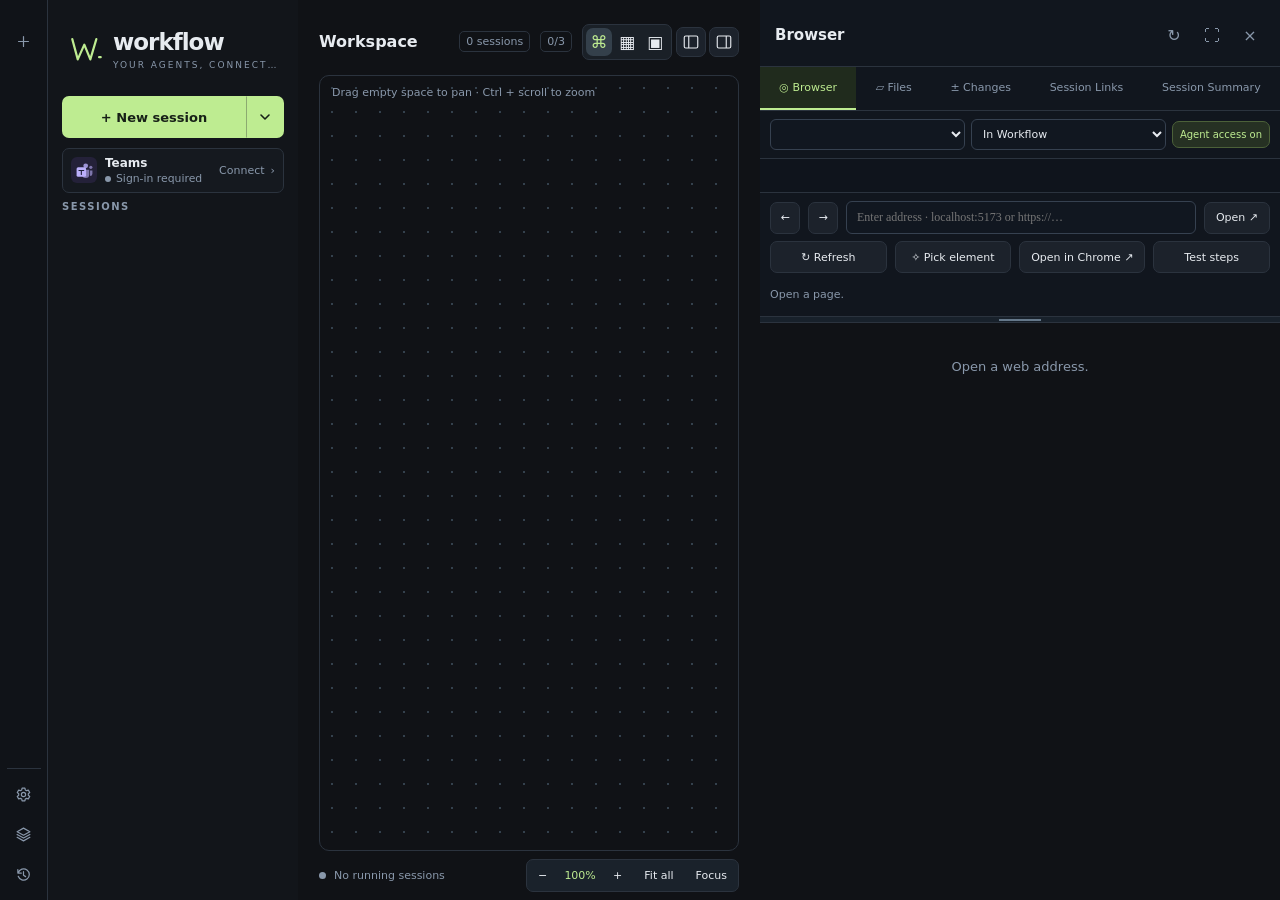
==== ui/index.html @ 14470f16 "Show and answer provider prompts in Chat" ====
<!doctype html>
<html lang="tr">
  <head>
    <meta charset="utf-8" />
    <meta name="viewport" content="width=device-width,initial-scale=1" />
    <title>Workflow</title>
    <link rel="stylesheet" href="style.css" />
  </head>
  <body>
    <div id="layout">
      <nav class="project-rail" aria-label="Projeler">
        <div id="project-switcher"></div>
        <button class="icon quiet" id="add-project" type="button" title="Proje ekle" aria-label="Proje ekle" aria-haspopup="dialog">
          <svg viewBox="0 0 24 24" aria-hidden="true"><path d="M12 5v14M5 12h14"/></svg>
        </button>
        <div class="rail-tools" role="group" aria-label="Uygulama araçları">
          <button class="icon quiet" id="app-settings" type="button" title="Ayarlar" aria-label="Ayarlar" aria-haspopup="dialog">
            <svg viewBox="0 0 24 24" aria-hidden="true">
              <path d="M10 3h4l.5 2.6 1.8 1 2.5-.8 2 3.4-2 1.7v2.2l2 1.7-2 3.4-2.5-.8-1.8 1L14 21h-4l-.5-2.6-1.8-1-2.5.8-2-3.4 2-1.7v-2.2l-2-1.7 2-3.4 2.5.8 1.8-1Z"/>
              <circle cx="12" cy="12" r="3"/>
            </svg>
          </button>
          <button class="icon quiet" id="addons" type="button" title="Eklentiler" aria-label="Eklentiler" aria-haspopup="dialog">
            <svg viewBox="0 0 24 24" aria-hidden="true"><path d="M12 3 21 8l-9 5-9-5 9-5Zm-9 9 9 5 9-5M3 16l9 5 9-5"/></svg>
          </button>
          <button class="icon quiet" id="archive" type="button" title="Geçmiş oturumlar" aria-label="Geçmiş oturumlar" aria-haspopup="dialog">
            <svg viewBox="0 0 24 24" aria-hidden="true">
              <path d="M4 5v5h5M4.6 9.5a8 8 0 1 1 0 5"/>
              <path d="M12 8v5l3 2"/>
            </svg>
          </button>
        </div>
      </nav>
      <aside class="sidebar">
        <div class="brand">
          <svg viewBox="0 0 64 70" aria-hidden="true">
            <path
              d="M6 17 16 54 28 27 39 54 50 17M55 50h3"
              stroke-linecap="round"
              stroke-linejoin="round"
            />
          </svg>
          <span>
            <strong>workflow</strong><small>YOUR AGENTS, CONNECTED</small>
          </span>
        </div>
        <div class="sidebar-actions" role="group" aria-label="Oturum oluşturma">
          <button class="primary" id="new-session" type="button">+ Yeni oturum</button>
          <button
            class="primary icon"
            id="session-templates"
            type="button"
            title="Şablondan başlat"
            aria-label="Şablondan başlat"
            popovertarget="session-template-menu"
          >
            <svg viewBox="0 0 16 16" aria-hidden="true"><path d="m4 6 4 4 4-4" /></svg>
          </button>
          <div id="session-template-menu" popover role="group" aria-label="İş akışı şablonları">
            <div id="session-template-items"></div>
            <button id="manage-session-templates" type="button">Şablonları yönet</button>
          </div>
        </div>
        <div class="teams-control" data-state="disconnected">
          <span class="teams-icon" aria-hidden="true">
            <svg viewBox="0 0 24 24">
              <circle cx="13.5" cy="6" r="3" fill="currentColor" opacity=".8"/>
              <circle cx="20" cy="8" r="2" fill="currentColor" opacity=".6"/>
              <path d="M9 11h9v6a4.5 4.5 0 0 1-9 0zm10 1h3v4a3 3 0 0 1-3 3z" fill="currentColor" opacity=".6"/>
              <rect x="2" y="8" width="12" height="12" rx="2" fill="currentColor"/>
              <path d="M5 12h6m-3 0v5" fill="none" stroke="#20213a" stroke-width="1.4" stroke-linecap="round"/>
            </svg>
          </span>
          <span class="teams-info">
            <strong>Teams</strong>
            <span class="teams-status">
              <i class="dot" aria-hidden="true"></i>
              <small id="teams-state" aria-live="polite">Giriş gerekli</small>
            </span>
          </span>
          <button id="teams" type="button" aria-label="Teams’e bağlan">
            <span id="teams-action">Bağlan</span><span aria-hidden="true">›</span>
          </button>
          <button class="icon" id="teams-edit" type="button" title="Teams hedefini düzenle" aria-label="Teams hedefini düzenle" aria-haspopup="dialog" hidden>
            <svg viewBox="0 0 24 24" aria-hidden="true" fill="none" stroke="currentColor" stroke-width="1.7" stroke-linecap="round" stroke-linejoin="round">
              <path d="m15 5 4 4M4 20l1-5L16 4a2.8 2.8 0 0 1 4 4L9 19l-5 1Z"/>
            </svg>
          </button>
        </div>
        <div class="session-list-heading">
          <h2 id="session-list-title" class="grow">Oturumlar</h2>
          <button class="icon quiet" id="add-session-folder" type="button" title="Oturum klasörü ekle" aria-label="Oturum klasörü ekle" aria-haspopup="dialog" hidden>
            <svg viewBox="0 0 24 24" aria-hidden="true">
              <path d="M3 7V5h7l2 3h9v10H3V7m9 4v5m-2.5-2.5h5" />
            </svg>
          </button>
          <button class="icon quiet project-rules" id="project-rules" type="button" title="Proje talimatları" aria-label="Proje talimatları" aria-haspopup="dialog" hidden></button>
          <button class="icon quiet" id="remove-project" type="button" title="Projeyi kaldır" aria-label="Projeyi kaldır" aria-haspopup="dialog" hidden>×</button>
        </div>
        <div class="session-list" id="project-sessions" role="group" aria-labelledby="session-list-title"></div>
      </aside>
      <div
        class="v-resizer"
        id="left-resizer"
        role="separator"
        aria-label="Sol panel genişliği"
        tabindex="0"
      ></div>
      <main class="main">
        <div class="main-header">
          <h1 id="project-title">Çalışma alanı</h1>
          <span class="badge" id="session-count">0 oturum</span>
          <div class="grow"></div>
          <button
            class="quiet"
            id="show-providers"
            title="Sağlayıcıları göster/gizle"
            aria-label="Sağlayıcılar"
            aria-controls="providers-section"
            aria-expanded="false"
          >
            <span>Sağlayıcılar</span><span class="badge" id="provider-count">0/3</span>
          </button>
          <div class="view-switch">
            <button id="view-map" class="selected" title="Çalışma haritası">
              ⌘</button
            ><button id="view-grid" title="Yan yana">▦</button
            ><button id="view-focus" title="Odaklan">▣</button>
          </div>
          <div class="panel-toggles">
            <button id="toggle-left" class="icon" title="Sol panel">
              <svg viewBox="0 0 24 24">
                <rect x="3" y="4" width="18" height="16" rx="2" />
                <path d="M9 4v16" />
              </svg></button
            ><button id="toggle-right" class="icon" title="Sağ panel">
              <svg viewBox="0 0 24 24">
                <rect x="3" y="4" width="18" height="16" rx="2" />
                <path d="M15 4v16" />
              </svg>
            </button>
          </div>
        </div>
        <section id="providers-section" aria-label="Sağlayıcılar" hidden>
          <div class="provider-toolbar">
            <button id="refresh" class="quiet" type="button">Çalışma alanını yenile</button>
          </div>
          <div id="provider-cards"></div>
        </section>
        <div id="session-tabbar" hidden>
          <div id="session-tabs" role="tablist" aria-label="Klasördeki oturumlar"></div>
          <div id="session-view-switch" role="group" aria-label="Oturum görünümü" hidden>
            <button id="session-terminal-view" type="button" aria-label="Terminal" title="Terminal" aria-controls="world" aria-pressed="true">
              <span class="session-terminal-icon" aria-hidden="true">&gt;_</span>
            </button>
            <button id="session-chat-view" type="button" aria-label="Sohbet" title="Sohbet" aria-controls="chat-view" aria-pressed="false">
              <span class="session-chat-icon" aria-hidden="true"></span>
            </button>
          </div>
        </div>
        <div id="viewport">
          <div class="canvas-hint">
            Boş alandan sürükle · Ctrl + tekerlek ile yakınlaştır
          </div>
          <div id="world">
            <svg id="edges" aria-hidden="true">
              <defs>
                <marker
                  id="arrow"
                  class="edge-arrow"
                  markerWidth="7"
                  markerHeight="7"
                  refX="6"
                  refY="3.5"
                  orient="auto"
                >
                  <path d="M0 0 7 3.5 0 7Z" />
                </marker>
                <marker
                  id="arrow-reapproval"
                  class="edge-arrow edge-reapproval"
                  markerWidth="7"
                  markerHeight="7"
                  refX="6"
                  refY="3.5"
                  orient="auto"
                >
                  <path d="M0 0 7 3.5 0 7Z" />
                </marker>
              </defs>
              <g id="edge-lines"></g>
            </svg>
            <div id="cards"></div>
            <div id="edge-labels"></div>
          </div>
          <div id="empty" class="empty" hidden>
            <h2>Bir sonraki işine yer aç.</h2>
            <p>Proje ekle, bir sağlayıcı seç ve ilk oturumunu başlat.</p>
          </div>
          <section id="chat-view" aria-label="Sohbet" hidden>
            <div id="chat-scroll">
              <div id="chat-empty" class="help" hidden></div>
              <div id="chat-turns"></div>
            </div>
            <form id="chat-composer">
              <section id="chat-terminal-prompt" aria-labelledby="chat-terminal-prompt-title" hidden>
                <div class="chat-terminal-header">
                  <strong id="chat-terminal-prompt-title" role="status"></strong>
                  <button id="chat-answer-terminal" type="button">Terminalde yanıtla</button>
                </div>
                <pre id="chat-terminal-prompt-text" tabindex="0"></pre>
                <div id="chat-terminal-choices" class="chat-choices" hidden></div>
              </section>
              <textarea id="chat-input" aria-label="Sohbet mesajı" placeholder="Bu oturuma mesaj yaz…" rows="2" maxlength="16000"></textarea>
              <div id="chat-images" hidden></div>
              <div class="chat-compose-actions">
                <div class="chat-model-controls">
                  <button id="chat-attach-image" type="button" class="quiet" title="Dosya ekle…" aria-label="Dosya ekle…">+</button>
                  <select id="chat-approval" aria-label="Onay seviyesi" title="Onay seviyesi"></select>
                  <button id="chat-model" type="button" class="chat-picker-button" title="Model seç" aria-label="Model seç" aria-haspopup="true" aria-controls="chat-model-menu" aria-expanded="false"><span>Model seç</span></button>
                  <button id="chat-effort" type="button" class="chat-picker-button" title="Düşünme seviyesi" aria-label="Düşünme seviyesi" aria-haspopup="true" aria-controls="chat-model-menu" aria-expanded="false"><span>Düşünme seviyesi</span></button>
                </div>
                <button id="chat-bind" type="button" hidden>Konuşmayı seç</button>
                <button id="chat-start" type="button" hidden>Terminali başlat</button>
                <button id="chat-send" type="submit" class="primary">Gönder</button>
              </div>
              <span id="chat-status" role="status"></span>
              <div id="chat-terminal-peek" hidden>
                <button id="chat-show-terminal-output" type="button" class="quiet" aria-expanded="false" aria-controls="chat-terminal-output"></button>
                <pre id="chat-terminal-output" tabindex="0" hidden></pre>
              </div>
              <div id="chat-model-menu" popover role="group"></div>
            </form>
          </section>
        </div>
        <footer class="footer">
          <span class="row" id="running-status"
            ><i class="dot"></i><span>Çalışan oturum yok</span></span
          >
          <div class="map-tools">
            <button id="zoom-out" title="Uzaklaştır">−</button
            ><span id="zoom">100%</span
            ><button id="zoom-in" title="Yakınlaştır">+</button
            ><button id="fit">Tümünü göster</button
            ><button id="focus-card">Odaklan</button>
          </div>
        </footer>
      </main>
      <div
        class="v-resizer"
        id="right-resizer"
        role="separator"
        aria-label="Sağ panel genişliği"
        tabindex="0"
      ></div>
      <aside class="inspector">
        <header class="inspector-header">
          <strong id="panel-title">Tarayıcı</strong
          ><small id="panel-context"></small
          ><button class="icon quiet" id="panel-refresh" title="Yenile">
            ↻</button
          ><button class="icon quiet" id="panel-expand" title="Genişlet">
            ⛶</button
          ><button class="icon quiet" id="panel-close" title="Kapat">×</button>
        </header>
        <nav class="tabs" id="panel-tabs">
          <button class="selected" data-tab="browser">◎ Tarayıcı</button
          ><button data-tab="files">▱ Dosyalar</button
          ><button data-tab="changes">± Değişiklikler</button
          ><button data-tab="links">Oturum Bağlantıları</button
          ><button data-tab="summary">Oturum Özeti</button>
        </nav>
        <section class="panel session-summary" id="panel-summary" hidden>
          <p class="help" id="summary-empty">Bir çalışma oturumu seç.</p>
          <div id="summary-content" hidden>
            <header class="summary-heading">
              <h2 id="summary-name"></h2>
              <p id="summary-meta" class="muted"></p>
            </header>
            <section class="summary-section">
              <h3 id="summary-file-count">Dosya farkı</h3>
              <p class="help" id="summary-file-note">Oturumun ilk açıldığı andan bugüne kalan net fark.</p>
              <div id="summary-files"></div>
              <div id="summary-diff" class="summary-diff" hidden></div>
            </section>
            <section class="summary-section">
              <h3>Tarayıcı doğrulamaları</h3>
              <p id="summary-trace-count" class="muted"></p>
              <ol id="summary-trace" class="trace-list"></ol>
              <button class="quiet" id="summary-all-trace">Tüm tarayıcı adımları</button>
            </section>
            <section class="summary-section">
              <h3>Oturum bağlantıları</h3>
              <div id="summary-links"></div>
            </section>
          </div>
        </section>
        <section class="panel" id="panel-browser">
          <div class="browser-upper" id="browser-upper">
            <div class="browser-session">
              <select
                id="browser-session"
                aria-label="Tarayıcı oturumu"
              ></select
              ><select id="browser-mode" aria-label="Tarayıcı türü">
                <option value="embedded">Workflow içinde</option>
                <option value="chrome">Google Chrome</option></select
              ><button
                id="browser-access"
                class="selected"
                title="Bu oturumun tarayıcı araçlarına erişimini değiştir"
              >
                Ajan erişimi açık
              </button>
            </div>
            <div class="browser-tabs" id="browser-tabs"></div>
            <div class="browser-address">
              <div class="row">
                <button class="icon" id="browser-back" title="Geri">←</button
                ><button class="icon" id="browser-forward" title="İleri">
                  →</button
                ><input
                  id="address"
                  placeholder="Adres gir · localhost:5173 veya https://…"
                  spellcheck="false"
                /><button id="browser-open">Aç ↗</button>
              </div>
              <div class="row actions">
                <button id="browser-reload">↻ Yenile</button
                ><button id="browser-pick">✧ Öğe seç</button
                ><button id="browser-chrome">Chrome’da aç ↗</button
                ><button id="browser-trace">Test adımları</button>
              </div>
            </div>
            <div id="picked" class="picked" hidden>
              <code id="picked-label"></code
              ><button id="attach-pick">İsteğe ekle ↵</button
              ><button
                id="clear-pick"
                class="clear"
                title="Seçili öğeyi temizle"
                aria-label="Seçili öğeyi temizle"
              >
                ×
              </button>
            </div>
            <p id="browser-notice" class="browser-notice">Bir sayfa aç.</p>
          </div>
          <div
            class="splitter"
            data-resize="browser-upper"
            role="separator"
            tabindex="0"
            aria-label="Tarayıcı bölümlerinin yüksekliği"
          ></div>
          <div class="browser-lower">
            <div id="json-toolbar" class="toolbar" hidden>
              <strong class="grow">JSON</strong
              ><button id="json-pretty" class="selected">Biçimli</button
              ><button id="json-raw">Ham</button
              ><button id="json-copy">Kopyala</button
              ><button id="json-page">Sayfa</button>
            </div>
            <pre id="json-view" hidden></pre>
            <div id="browser-surface">
              <div class="empty">Bir web adresi aç.</div>
            </div>
          </div>
        </section>
        <section class="panel" id="panel-files" hidden>
          <div class="toolbar">
            <button id="files-up">↑</button
            ><button id="files-root">Proje</button
            ><code class="grow" id="file-path"></code
            ><button id="files-reveal">Klasörde göster ↗</button>
          </div>
          <div id="file-list" class="section" style="height: 260px"></div>
          <div
            class="splitter"
            data-resize="file-list"
            role="separator"
            tabindex="0"
            aria-label="Dosya listesi yüksekliği"
          ></div>
          <div class="section auto">
            <div class="section-title">
              <span class="grow" id="file-title">Bir dosya seç</span>
              <button id="file-edit" hidden>Düzenle</button>
            </div>
            <div class="code-preview" id="file-preview"></div>
          </div>
        </section>
        <section class="panel" id="panel-changes" hidden>
          <div class="toolbar change-modes" role="group" aria-label="Karşılaştırma kapsamı">
            <button id="changes-mode-git" aria-pressed="false" hidden>Bekleyen Git değişiklikleri</button>
            <button id="changes-mode-session" aria-pressed="false" hidden>Oturum başlangıcından beri</button>
            <button id="changes-mode-history" aria-pressed="false" class="quiet" hidden>Git geçmişi</button>
          </div>
          <p id="changes-empty" class="empty" hidden></p>
          <div class="toolbar" id="changes-session-actions" hidden>
            <button id="transfer-open">Ana projeye aktar ↗</button>
            <button id="transfer-undo" disabled>Son aktarımı geri al</button>
            <button id="restore-undo" disabled>Geri almayı geri al</button>
          </div>
          <div class="toolbar" id="changes-git-actions" hidden>
            <div class="grow">
              <strong id="git-branch"></strong
              ><small
                id="git-target"
                style="display: block; margin-top: 4px"
              ></small>
            </div>
            <button id="show-commit" aria-expanded="false" aria-controls="git-commit-section">Commit</button
            ><button id="git-fetch">↓ Fetch</button
            ><button id="git-push">↑ Push</button
            ><button id="git-more">⋯</button>
          </div>
          <div class="section" id="git-commit-section" hidden>
              <div class="section-body">
                <textarea
                  class="commit-input"
                  id="commit-message"
                  placeholder="Commit mesajı (ne değişti?)"
                ></textarea>
                <div class="commit-actions">
                  <button id="git-commit" class="primary">
                    ✓ Commit oluştur</button
                  ><label class="check"
                    ><input type="checkbox" id="suggest-after-stage" />Toplu
                    hazırlama sonrası ajan mesaj önersin</label
                  ><button id="git-suggest" class="quiet">✧ Ajana öner</button>
                </div>
              </div>
          </div>
          <div class="toolbar" id="changes-history-actions" hidden>
            <select id="history-branch" class="grow" aria-label="Geçmişte gösterilen dal">
              <option value="--all">Tüm dallar</option>
            </select>
            <button id="history-swap" title="Karşılaştırmayı ters çevir" aria-label="Karşılaştırmayı ters çevir" disabled>⇄</button>
            <select id="history-from" class="grow" aria-label="Karşılaştırmanın başlangıç commit’i"></select>
            <select id="history-to" class="grow" aria-label="Karşılaştırmanın hedef commit’i"></select>
          </div>
          <div class="change-files" id="change-files" hidden>
            <div id="change-list" hidden></div>
            <div id="git-lists" hidden>
              <div class="section-title">
                ▾ Hazırlananlar<span class="count" id="staged-count">0</span
                ><button class="quiet" id="unstage-all">− Tümü</button>
              </div>
              <div id="git-staged"></div>
              <div class="section-title">
                Hazırlanmayanlar<span class="count" id="working-count">0</span
                ><button class="quiet" id="stage-selected">
                  Seçilenleri hazırla</button
                ><button class="quiet" id="stage-all">+ Tümü</button>
              </div>
              <div id="git-working"></div>
            </div>
            <div id="history-lists" hidden>
              <details id="git-history-picker">
                <summary>Commit seç</summary>
                <div id="git-history"></div>
              </details>
              <div id="history-files"></div>
            </div>
          </div>
          <div id="change-review" hidden>
            <div class="toolbar change-detail">
              <div class="change-heading grow">
                <small id="change-comparison"></small>
                <code id="change-file"></code>
              </div>
              <span id="change-stats" class="change-stats" hidden></span>
              <div class="change-restore" id="change-restore" hidden>
                <button id="restore-file" disabled>Dosyayı geri al</button>
                <button id="restore-lines" disabled>Seçilenleri geri al</button>
              </div>
            </div>
            <div id="change-diff" class="diff-view"></div>
          </div>
        </section>
        <section class="panel" id="panel-links" hidden>
          <div class="toolbar">
            <strong class="grow">Bağlı oturumlar</strong
            ><button id="link-add">+ Bağlantı</button>
          </div>
          <p class="help">
            Haritada oturumun bağlantı ikonundan diğer oturuma çizgi çek. Ok
            yönündeki oturumdan izin verdiğin içerik okunabilir. Bağlantı
            oluşturmak iş başlatmaz.
          </p>
          <div id="links-list"></div>
          <div class="section-title">Görev istekleri</div>
          <div id="jobs-list"></div>
        </section>
      </aside>
    </div>
    <dialog id="dialog">
      <header class="dialog-header">
        <h2 id="dialog-title"></h2>
        <button class="icon quiet" id="dialog-close" aria-label="Kapat">
          ×
        </button>
      </header>
      <div class="dialog-body" id="dialog-body"></div>
      <footer class="dialog-footer" id="dialog-footer"></footer>
    </dialog>
    <div id="toast" hidden>
      <span></span><button aria-label="Uyarıyı kapat">×</button>
    </div>
    <aside id="update-notice" hidden>
      <strong role="status"></strong>
      <button id="dismiss-update" class="icon quiet" type="button" aria-label="Uyarıyı kapat">×</button>
      <p class="help">Yeniden başlatma açık oturumları durdurur.</p>
      <button id="update-now" class="primary" type="button">Güncelle ve yeniden başlat</button>
    </aside>
    <script src="vendor/xterm.js"></script>
    <script src="vendor/addon-fit.js"></script>
    <script src="i18n.js"></script>
    <script src="diff.js"></script>
    <script src="chat.js"></script>
    <script src="app.js"></script>
  </body>
</html>
---- ui/style.css ----
@import url("vendor/xterm.css");
:root {
  color-scheme: dark;
  --bg: #101216;
  --panel: #15191f;
  --raised: #1c222b;
  --line: #2b333e;
  --text: #e7ebf0;
  --muted: #8998ab;
  --accent: #beec91;
  --amber: #e3b861;
  --red: #ef9d9d;
  --sidebar: 250px;
  --inspector: 520px;
  font:
    13px "Segoe UI",
    system-ui,
    sans-serif;
}
* {
  box-sizing: border-box;
}
body {
  margin: 0;
  background: var(--bg);
  color: var(--text);
  height: 100vh;
  overflow: hidden;
}
button,
input,
select,
textarea {
  font: inherit;
}
button {
  border: 1px solid var(--line);
  background: var(--raised);
  color: var(--text);
  border-radius: 7px;
  padding: 7px 11px;
  cursor: pointer;
  display: inline-flex;
  align-items: center;
  justify-content: center;
  gap: 6px;
  white-space: nowrap;
}
button:hover {
  background: #2a343e;
  border-color: #53604a;
}
button:disabled {
  opacity: 0.4;
  cursor: default;
}
button.primary {
  background: var(--accent);
  color: #172017;
  border-color: transparent;
  font-weight: 600;
}
button.icon {
  width: 30px;
  height: 30px;
  padding: 0;
  font-size: 16px;
  flex: none;
}
button.quiet {
  border-color: transparent;
  background: transparent;
  color: var(--muted);
}
button.selected {
  background: #263123;
  color: var(--accent);
  border-color: #4c6139;
}
button.danger {
  color: var(--red);
}
input,
select,
textarea {
  background: #111720;
  border: 1px solid #364150;
  color: var(--text);
  padding: 9px 10px;
  border-radius: 6px;
  min-width: 0;
}
input:focus,
select:focus,
textarea:focus {
  outline: 1px solid var(--accent);
}
input[type="checkbox"] {
  accent-color: var(--accent);
  width: 15px;
  height: 15px;
}
label.check {
  display: flex;
  gap: 7px;
  align-items: center;
  font-size: 12px;
  color: var(--muted);
}
textarea {
  resize: vertical;
}
small,
.muted {
  color: var(--muted);
}
[hidden] {
  display: none !important;
}
h1,
h2,
h3,
p {
  margin: 0;
}
h2 {
  font-size: 16px;
}
h3 {
  font-size: 13px;
}
a {
  color: var(--accent);
}
code,
pre {
  font:
    12px/1.6 Consolas,
    "Cascadia Code",
    monospace;
}
pre {
  margin: 0;
  white-space: pre-wrap;
  overflow-wrap: anywhere;
}
.empty {
  padding: 32px;
  color: var(--muted);
  line-height: 1.8;
  text-align: center;
}
.row {
  display: flex;
  align-items: center;
  gap: 8px;
}
.grow {
  flex: 1;
  min-width: 0;
}
.badge {
  font-size: 11px;
  border: 1px solid var(--line);
  border-radius: 5px;
  padding: 3px 6px;
  color: var(--muted);
  white-space: nowrap;
}
.state {
  display: flex;
  gap: 5px;
  align-items: center;
  font-size: 11px;
  color: var(--muted);
}
.dot {
  width: 7px;
  height: 7px;
  display: inline-block;
  flex: none;
  border-radius: 50%;
  background: currentColor;
}
.teams-control {
  display: flex;
  align-items: center;
  position: relative;
  gap: 8px;
  min-height: 44px;
  flex: none;
  padding: 6px 8px;
  background: var(--panel);
  border: 1px solid var(--line);
  border-radius: 7px;
}
.teams-icon {
  display: grid;
  place-items: center;
  flex: none;
  width: 26px;
  height: 26px;
  border-radius: 6px;
  background: #242139;
  color: #bcb0fc;
}
.teams-icon svg {
  width: 19px;
  height: 19px;
}
.teams-info {
  flex: 1;
  min-width: 0;
  line-height: 1.3;
}
.teams-info strong {
  font-size: 12px;
  font-weight: 600;
}
.teams-status {
  display: flex;
  align-items: center;
  gap: 5px;
  color: var(--muted);
}
.teams-status .dot {
  width: 6px;
  height: 6px;
}
.teams-control[data-state="connected"] .dot {
  color: var(--accent);
}
.teams-control[data-state="signing-in"] .dot {
  color: var(--amber);
}
#teams {
  padding: 0;
  border: 0;
  background: transparent;
  font-size: 11px;
  color: var(--muted);
}
.teams-control:not([data-state="connected"]) #teams::after {
  content: "";
  position: absolute;
  inset: 0;
  border-radius: inherit;
}
.teams-control:has(#teams:not(:disabled):is(:hover, :focus-visible)) {
  background: var(--raised);
  border-color: #53604a;
}
#teams:is(:hover, :focus-visible) {
  color: var(--text);
}
#teams-edit {
  background: transparent;
  border-color: transparent;
  color: var(--muted);
}
#teams-edit:is(:hover, :focus-visible) {
  background: var(--raised);
  border-color: var(--line);
  color: var(--text);
}
#teams-edit svg {
  width: 15px;
  height: 15px;
}
.state[data-state="running"] {
  color: #90b4df;
}
.state[data-state="working"] {
  color: var(--accent);
}
.state[data-state="permission"] {
  color: var(--amber);
}
.state[data-state="completed"] {
  color: var(--accent);
}
.state[data-state="error"] {
  color: var(--red);
}
#layout {
  --project-rail-width: 48px;
  --rail-button-size: 34px;
  --workspace-top: 20px;
  --workspace-header-height: 43px;
  --sidebar-min: 180px;
  --main-min: 400px;
  --inspector-min: 310px;
  --left-divider: 5px;
  --right-divider: 5px;
  --left-floor: var(--sidebar-min);
  --right-floor: var(--inspector-min);
  --side-space: max(
    calc(var(--left-floor) + var(--right-floor)),
    calc(100% - var(--project-rail-width) - var(--main-min) - var(--left-divider) - var(--right-divider))
  );
  --left-track: clamp(
    var(--left-floor),
    var(--sidebar),
    calc(var(--side-space) - var(--right-floor))
  );
  --right-track: clamp(
    var(--right-floor),
    var(--inspector),
    calc(var(--side-space) - var(--left-track))
  );
  display: grid;
  grid-template-columns:
    var(--project-rail-width) var(--left-track) var(--left-divider) minmax(0, 1fr)
    var(--right-divider) var(--right-track);
  height: 100vh;
}
body.no-left #layout {
  --left-floor: 0px;
  --left-track: 0px;
  --left-divider: 0px;
}
body.no-right #layout {
  --right-floor: 0px;
  --right-track: 0px;
  --right-divider: 0px;
}
body.no-left :is(.sidebar, #left-resizer),
body.no-right :is(.inspector, #right-resizer) {
  visibility: hidden;
}
body.no-left .sidebar {
  padding-inline: 0;
}
.v-resizer {
  cursor: col-resize;
  background: transparent;
  z-index: 10;
  touch-action: none;
}
.v-resizer:hover,
.splitter:hover {
  background: #566b44;
}
.project-rail {
  display: flex;
  flex-direction: column;
  align-items: center;
  min-height: 0;
  gap: 7px;
  padding-block-start: calc(
    var(--workspace-top) + (var(--workspace-header-height) - var(--rail-button-size)) / 2
  );
  padding-block-end: 9px;
  background: #101318;
  border-inline-end: 1px solid var(--line);
}
#project-switcher,
.rail-tools {
  display: flex;
  flex-direction: column;
  align-items: center;
  gap: 6px;
}
#project-switcher {
  width: 100%;
  min-height: 0;
  overflow-y: auto;
  scrollbar-width: none;
}
#project-switcher:empty {
  display: none;
}
.rail-tools {
  flex: none;
  margin-top: auto;
  padding-top: 8px;
  border-top: 1px solid var(--line);
}
.project-rail .icon {
  width: var(--rail-button-size);
  height: var(--rail-button-size);
}
.project-rail svg {
  width: 17px;
  height: 17px;
  fill: none;
  stroke: currentColor;
  stroke-width: 1.7;
  stroke-linecap: round;
  stroke-linejoin: round;
}
.project-rail button:focus-visible {
  outline: 2px solid var(--accent);
  outline-offset: -2px;
}
.rail-project {
  position: relative;
  font-weight: 600;
  background: var(--project-tint);
  color: var(--project-ink);
}
.rail-project[data-color="0"] { --project-tint: #233045; --project-ink: #a9c4ed; }
.rail-project[data-color="1"] { --project-tint: #2b2440; --project-ink: #c7b5ed; }
.rail-project[data-color="2"] { --project-tint: #372b24; --project-ink: #e9b892; }
.rail-project[data-color="3"] { --project-tint: #1e3431; --project-ink: #a8d7ca; }
.rail-project[data-color="4"] { --project-tint: #382734; --project-ink: #e3b2d5; }
.rail-project[aria-pressed="true"] {
  border-color: #6c8655;
}
.rail-project[aria-pressed="true"]::before {
  content: "";
  position: absolute;
  inset: 6px auto 6px 0;
  width: 2px;
  border-radius: 2px;
  background: var(--accent);
}
.rail-project[data-running="true"]::after {
  content: "";
  position: absolute;
  right: 3px;
  bottom: 3px;
  width: 6px;
  height: 6px;
  border: 1px solid var(--bg);
  border-radius: 50%;
  background: var(--accent);
}
.sidebar {
  container-type: inline-size;
  overflow: hidden;
  background: #12151a;
  display: flex;
  flex-direction: column;
  padding: 25px 14px 12px;
  min-width: 0;
}
.brand {
  display: flex;
  align-items: center;
  min-width: 0;
  margin-bottom: 22px;
  gap: 9px;
  padding: 3px 0 4px 7px;
}
.brand > span {
  min-width: 0;
}
.brand svg {
  flex: none;
  width: 35px;
  height: 42px;
  fill: none;
  stroke: var(--accent);
  stroke-width: 4;
  stroke-linejoin: round;
}
.brand strong {
  font-size: 23px;
  letter-spacing: -1px;
}
.brand small {
  display: block;
  font-size: 9px;
  letter-spacing: 2px;
  margin-top: 5px;
  overflow: hidden;
  text-overflow: ellipsis;
  white-space: nowrap;
}
.sidebar-actions {
  display: flex;
  margin-bottom: 10px;
}
.sidebar-actions > button {
  height: 42px;
}
.sidebar-actions > button:hover,
#session-templates:has(+ :popover-open) {
  background: #cef2aa;
}
.sidebar-actions > button:focus-visible {
  outline: 2px solid #30432a;
  outline-offset: -4px;
}
#new-session {
  flex: 1;
  min-width: 0;
  padding-inline: 8px;
  border-radius: 7px 0 0 7px;
}
#session-templates {
  width: 38px;
  border-left-color: #8caa70;
  border-radius: 0 7px 7px 0;
}
#session-templates svg {
  width: 16px;
  height: 16px;
  fill: none;
  stroke: currentColor;
  stroke-width: 1.6;
  stroke-linecap: round;
  stroke-linejoin: round;
}
#session-template-menu {
  position: fixed;
  inset: auto;
  margin: 0;
  padding: 5px;
  border: 1px solid var(--line);
  border-radius: 8px;
  background: var(--raised);
  color: var(--text);
  box-shadow: 0 8px 24px #0007;
  overflow-y: auto;
}
#session-template-menu button {
  display: block;
  width: 100%;
  border-color: transparent;
  padding: 8px;
  text-align: left;
  overflow: hidden;
  text-overflow: ellipsis;
}
#session-template-items:not(:empty) + #manage-session-templates {
  margin-top: 4px;
  border-top-color: var(--line);
  border-radius: 0 0 6px 6px;
}
#session-template-items p {
  padding: 8px;
}
#provider-count {
  font-variant-numeric: tabular-nums;
}
.setup-content,
.setup-list {
  display: grid;
  gap: 10px;
}
.setup-steps {
  display: flex;
  flex-wrap: wrap;
  gap: 8px;
  margin: 0;
  padding: 0;
  list-style: none;
}
.setup-steps li,
.setup-row {
  padding: 8px 10px;
  border: 1px solid var(--line);
  border-radius: 7px;
}
.setup-steps [aria-current="step"] {
  border-color: var(--accent);
  color: var(--accent);
}
.setup-row,
.setup-row .form-field {
  display: grid;
  gap: 6px;
  margin: 0;
}
.setup-command code,
.template-prompt {
  white-space: pre-wrap;
  overflow-wrap: anywhere;
}
.template-actions {
  flex-wrap: wrap;
}
.template-links {
  margin: 0;
  padding-inline-start: 22px;
}
.setup-row > summary {
  cursor: pointer;
  font-weight: 600;
}
.setup-row[open] > summary {
  margin-bottom: 8px;
}
@container (max-width: 185px) {
  .brand {
    gap: 6px;
    padding-left: 2px;
  }
  .brand svg {
    width: 27px;
  }
  .brand strong {
    font-size: 18px;
  }
  #teams-action {
    display: none;
  }
}
.session-list-heading {
  margin: 8px 0;
  color: var(--muted);
  display: flex;
  align-items: center;
  gap: 3px;
}
.session-list-heading h2 {
  font-size: 10px;
  letter-spacing: 1.5px;
  text-transform: uppercase;
}
.session-list {
  flex: 1;
  overflow: auto;
}
.session-list-heading button.icon {
  width: 24px;
  height: 26px;
}
#add-session-folder svg {
  width: 17px;
  height: 17px;
  fill: none;
  stroke: currentColor;
  stroke-width: 1.6;
  stroke-linecap: round;
  stroke-linejoin: round;
}
.session-folder {
  margin-bottom: 4px;
}
.session-folder-row {
  display: flex;
  gap: 3px;
  align-items: center;
}
.session-folder-row .icon {
  flex: none;
  width: 24px;
  height: 26px;
}
.session-folder-select {
  flex: 1;
  min-width: 0;
  display: flex;
  align-items: center;
  gap: 7px;
  padding: 6px;
  background: transparent;
  border-color: transparent;
  text-align: left;
  color: var(--muted);
}
.session-folder-select[aria-current="true"] {
  background: var(--raised);
  border-color: var(--line);
  color: var(--text);
}
.session-folder-chevron {
  width: 7px;
  height: 7px;
  flex: none;
  margin-inline: 1px 3px;
  border-right: 1px solid;
  border-bottom: 1px solid;
  transform: rotate(-45deg);
}
.session-folder-select[aria-expanded="true"] .session-folder-chevron {
  transform: translateY(-2px) rotate(45deg);
}
.session-folder-select .name,
.session-tab .name {
  flex: 1;
  min-width: 0;
  overflow: hidden;
  text-overflow: ellipsis;
  white-space: nowrap;
}
.session-folder-icon {
  position: relative;
  width: 13px;
  height: 10px;
  flex: none;
  margin-top: 3px;
  border: 1px solid currentColor;
  border-radius: 2px;
}
.session-folder-icon::before {
  content: "";
  position: absolute;
  left: -1px;
  top: -4px;
  width: 6px;
  height: 3px;
  border: 1px solid currentColor;
  border-radius: 2px 2px 0 0;
}
.folder-count {
  color: var(--muted);
  font-size: 10px;
}
.session-folder-children {
  margin: 4px 0 6px 7px;
  padding-left: 5px;
  border-left: 1px solid var(--line);
}
.project-rules::before {
  content: "";
  width: 11px;
  height: 14px;
  border: 1px solid;
  border-radius: 2px;
  background: linear-gradient(currentColor, currentColor) center 4px / 5px 1px no-repeat,
    linear-gradient(currentColor, currentColor) center 7px / 5px 1px no-repeat;
}
.session-entry {
  width: 100%;
  display: flex;
  gap: 7px;
  background: transparent;
  border-color: transparent;
  padding: 7px 6px;
  margin: 2px 0;
  text-align: left;
}
.session-entry .name {
  flex: 1;
  overflow: hidden;
  text-overflow: ellipsis;
}
.session-entry .state {
  font-size: 10px;
}
@media (max-width: 947px) {
  #layout {
    --sidebar-min: 132px;
  }
  .sidebar {
    padding-inline: 8px;
  }
  .sidebar-actions > #new-session {
    padding-inline: 4px;
    font-size: 12px;
  }
  .teams-control {
    gap: 5px;
    padding-inline: 5px;
  }
  .session-entry .state span {
    position: absolute;
    width: 1px;
    height: 1px;
    overflow: hidden;
    clip-path: inset(50%);
  }
}
.session-entry.active {
  background: #263221;
  border-color: #3e5530;
}
.provider-icon {
  font-size: 19px;
  color: #9fbce6;
  line-height: 1;
}
.provider-icon.claude {
  color: #df9b71;
}
.provider-icon.copilot {
  color: #b5a0dd;
}
.main {
  container-type: inline-size;
  min-width: 0;
  display: flex;
  flex-direction: column;
  overflow: hidden;
  padding: var(--workspace-top) 16px 0;
}
.main-header {
  min-height: var(--workspace-header-height);
  display: flex;
  gap: 8px;
  align-items: center;
  margin-bottom: 12px;
}
.main-header h1 {
  font-size: 18px;
  min-width: 0;
  overflow: hidden;
  text-overflow: ellipsis;
  white-space: nowrap;
}
.main-header > :is(.badge, button, .view-switch, .panel-toggles) {
  flex: none;
  white-space: nowrap;
}
@container (max-width: 430px) {
  .main-header {
    gap: 4px;
  }
  .main-header > .grow {
    display: none;
  }
  .main-header h1 {
    margin-inline-end: auto;
    font-size: 16px;
  }
  #show-providers {
    padding-inline: 5px;
  }
  #show-providers > span:first-child {
    display: none;
  }
  .main-header .view-switch button {
    width: 26px;
  }
}
.panel-toggles {
  display: flex;
  align-items: center;
  gap: 3px;
}
.panel-toggles svg {
  width: 18px;
  height: 18px;
  fill: none;
  stroke: currentColor;
  stroke-width: 1.5;
}
.view-switch {
  display: flex;
  gap: 2px;
  background: #1a2027;
  border: 1px solid var(--line);
  padding: 3px;
  border-radius: 7px;
}
.view-switch button {
  border: 0;
  background: transparent;
  width: 30px;
  height: 28px;
  padding: 0;
  font-size: 17px;
}
.view-switch button.selected {
  background: #34404b;
  color: var(--accent);
}
#providers-section {
  margin-bottom: 18px;
}
.provider-toolbar {
  display: flex;
  justify-content: flex-end;
  margin-bottom: 6px;
}
.provider-toolbar button:hover {
  background: var(--raised);
  border-color: var(--line);
  color: var(--text);
}
#provider-cards {
  display: grid;
  grid-template-columns: repeat(3, minmax(0, 1fr));
  gap: 10px;
}
.provider-card {
  padding: 12px;
  border: 1px solid var(--line);
  border-radius: 9px;
  background: var(--panel);
  min-width: 0;
}
.provider-card .row {
  margin-bottom: 10px;
}
.provider-card strong {
  overflow: hidden;
  text-overflow: ellipsis;
  white-space: nowrap;
}
.provider-card small {
  font-size: 11px;
}
.provider-card button {
  font-size: 11px;
  padding: 5px 8px;
}
.provider-account-list {
  max-height: 250px;
  overflow: auto;
}
.provider-account + .provider-account {
  border-top: 1px solid var(--line);
  padding-top: 8px;
}
.provider-account-name {
  display: block;
  font-size: 12px;
}
.account-manager-row {
  gap: 12px;
  margin-bottom: 12px;
}
.account-manager-row .grow {
  min-width: 0;
  overflow-wrap: anywhere;
}
.account-manager-row small {
  display: block;
}
.card-account {
  max-width: 22%;
  overflow: hidden;
  text-overflow: ellipsis;
  white-space: nowrap;
  color: var(--muted);
  font-size: 11px;
}

.provider-usage {
  display: flex;
  flex-direction: column;
  gap: 9px;
  margin: 12px 0;
  min-height: 38px;
}
.usage-line {
  display: flex;
  align-items: center;
  justify-content: space-between;
  gap: 8px;
  font-size: 11px;
}
.usage-line > span {
  min-width: 0;
  overflow: hidden;
  text-overflow: ellipsis;
  white-space: nowrap;
  color: var(--muted);
}
.usage-line .usage-left {
  font-size: 11px;
  color: var(--accent);
  flex: none;
}
.usage-meter {
  height: 4px;
  border-radius: 4px;
  background: #30383a;
  overflow: hidden;
  margin-top: 5px;
}
.usage-meter i {
  display: block;
  height: 100%;
  background: var(--accent);
  border-radius: inherit;
}
.usage-meter i.low {
  background: var(--amber);
}
.usage-meter i.critical {
  background: var(--red);
}
.usage-message {
  font-size: 11px;
  line-height: 1.5;
  color: var(--muted);
}
.usage-extra {
  font-size: 11px;
  color: var(--muted);
}
.usage-extra summary {
  cursor: pointer;
  padding: 2px 0;
}
.usage-extra .usage-window {
  margin-top: 9px;
}
.provider-card .provider-actions {
  margin: 0;
  gap: 6px;
  flex-wrap: wrap;
}

#session-tabbar {
  display: flex;
  align-items: stretch;
  gap: 8px;
  flex: none;
  min-width: 0;
}
#session-tabs {
  display: flex;
  flex: 1 1 auto;
  min-width: 0;
  gap: 3px;
  overflow-x: auto;
  overflow-y: hidden;
  scrollbar-width: thin;
  padding: 2px 2px 0;
}
.session-tab {
  display: flex;
  align-items: center;
  gap: 7px;
  flex: 0 0 auto;
  min-width: 0;
  max-width: min(200px, 58%);
  padding: 5px 9px;
  border-radius: 6px 6px 0 0;
  background: var(--panel);
  color: var(--muted);
}
.session-tab .provider-icon {
  font-size: 15px;
}
.session-tab .state span {
  position: absolute;
  width: 1px;
  height: 1px;
  overflow: hidden;
  clip-path: inset(50%);
}
.session-tab[aria-selected="true"] {
  color: var(--text);
  background: var(--raised);
  border-top-color: var(--accent);
}
#session-tabbar:not([hidden]) + #viewport {
  border-top-left-radius: 3px;
}
#viewport {
  flex: 1;
  min-height: 120px;
  border: 1px solid var(--line);
  border-radius: 10px;
  overflow: hidden;
  position: relative;
  background-image: radial-gradient(#34414d 1px, transparent 1px);
  background-size: 24px 24px;
}
#session-view-switch {
  display: flex;
  align-items: center;
  flex: none;
  align-self: center;
  gap: 2px;
  padding: 2px;
  border: 1px solid var(--line);
  border-radius: 7px;
  background: var(--panel);
}
#session-view-switch button {
  display: grid;
  place-items: center;
  width: 27px;
  height: 25px;
  padding: 0;
  border: 1px solid transparent;
  border-radius: 4px;
  background: transparent;
  color: var(--muted);
}
#session-view-switch button:hover {
  color: var(--text);
  background: var(--raised);
}
#session-view-switch button[aria-pressed="true"] {
  color: var(--accent);
  background: var(--raised);
}
.session-terminal-icon {
  font: 600 13px/1 ui-monospace, Consolas, monospace;
}
.session-chat-icon {
  position: relative;
  width: 13px;
  height: 10px;
  border: 1.5px solid currentColor;
  border-radius: 3px;
  margin-bottom: 2px;
}
.session-chat-icon::after {
  content: "";
  position: absolute;
  inset: 100% auto auto 2px;
  width: 4px;
  height: 3px;
  border-inline-start: 1.5px solid currentColor;
  transform: skewY(-36deg);
}
#viewport.show-chat > :is(#world, .canvas-hint) {
  visibility: hidden;
}
.main:has(#viewport.show-chat) .main-header > .view-switch,
#viewport.show-chat ~ .footer .map-tools {
  display: none;
}
.file-drop-ready {
  outline: 1px dashed var(--accent);
  outline-offset: -3px;
}

#chat-view {
  position: absolute;
  inset: 0;
  display: grid;
  grid-template-rows: minmax(0, 1fr) auto;
  background: var(--bg);
  overflow: hidden;
}
.chat-compose-actions {
  display: flex;
  align-items: center;
  justify-content: space-between;
  flex-wrap: wrap;
  gap: 8px;
}
#chat-scroll {
  overflow: auto;
  padding: 20px clamp(10px, 3vw, 27px);
}
#chat-turns, #chat-empty, #chat-composer {
  width: min(100%, 740px);
  margin-inline: auto;
}
.chat-turn {
  display: grid;
  gap: 12px;
  margin-block-end: 24px;
}
.chat-prompt {
  justify-self: end;
  background: var(--raised);
  border: 1px solid var(--line);
  border-radius: 10px 10px 3px 10px;
  max-width: 92%;
  padding: 10px 13px;
  white-space: pre-wrap;
  overflow-wrap: anywhere;
}
.chat-answer {
  font-size: 14px;
  line-height: 1.55;
  overflow-wrap: anywhere;
}
.chat-answer-name {
  font-size: 12px;
  color: var(--accent);
}
.chat-rich > :is(p, h3, pre, ul, ol) {
  margin: 7px 0;
}
.chat-rich ul, .chat-rich ol {
  padding-inline-start: 20px;
}
.chat-rich pre {
  white-space: pre-wrap;
  background: var(--panel);
  border: 1px solid var(--line);
  padding: 9px;
  border-radius: 6px;
}
.chat-rich code, .chat-step-list code {
  font-family: Consolas, "Cascadia Code", monospace;
  color: #accdf0;
}
.chat-steps {
  border-block: 1px solid var(--line);
  color: var(--muted);
}
.chat-steps summary {
  padding: 7px 4px;
  cursor: pointer;
}
.chat-step-list {
  margin: 0;
  padding: 0 12px 9px 22px;
  overflow-wrap: anywhere;
}
.chat-step-list li + li {
  margin-top: 7px;
}
.chat-tool-kind {
  margin-inline-end: 8px;
}
#chat-composer {
  width: min(calc(100% - 20px), 740px);
  margin-block: 0 10px;
  border: 1px solid var(--line);
  border-radius: 9px;
  padding: 7px;
  background: var(--panel);
}
#chat-terminal-prompt {
  margin-bottom: 7px;
  padding: 8px;
  border: 1px solid #776143;
  border-radius: 7px;
  background: var(--raised);
}
.chat-terminal-header {
  display: flex;
  gap: 6px 10px;
  justify-content: space-between;
  align-items: center;
  flex-wrap: wrap;
}
#chat-terminal-prompt-title {
  color: #f1c98b;
}
.chat-choices {
  display: flex;
  flex-wrap: wrap;
  gap: 6px;
  margin-top: 8px;
}
.chat-choices button {
  min-width: 0;
  text-align: left;
  overflow-wrap: anywhere;
}
.chat-choices button:hover:not(:disabled),
.chat-choices button:focus-visible {
  border-color: var(--accent);
}
#chat-terminal-prompt-text,
#chat-terminal-output {
  max-height: min(24vh, 220px);
  margin: 6px 0 0;
  padding: 7px;
  overflow: auto;
  white-space: pre-wrap;
  overflow-wrap: anywhere;
  background: var(--bg);
  border: 1px solid var(--line);
  border-radius: 5px;
  font: 12px/1.45 Consolas, "Cascadia Code", monospace;
}
#chat-input {
  display: block;
  width: 100%;
  resize: vertical;
  min-height: 38px;
  max-height: 26vh;
  background: var(--bg);
}
.chat-compose-actions {
  padding-block-start: 6px;
  color: var(--muted);
  font-size: 12px;
}
#chat-status {
  display: block;
  padding: 4px 3px 1px;
  color: var(--muted);
  font-size: 12px;
}
#chat-status:empty {
  display: none;
}
.chat-model-controls {
  display: flex;
  flex: 1 1 auto;
  flex-wrap: wrap;
  gap: 3px;
  min-width: 0;
}
#chat-attach-image {
  padding: 3px 8px;
  font-size: 17px;
  line-height: 1;
}
#chat-approval {
  width: auto;
  max-width: min(100%, 162px);
  padding: 5px 6px;
  border-color: transparent;
  color: var(--muted);
  background: var(--panel);
}
#chat-approval:hover, #chat-approval:focus-visible {
  border-color: var(--line);
}
#chat-images {
  display: flex;
  flex-wrap: wrap;
  gap: 5px;
  margin-block-start: 6px;
}
.chat-image-chip {
  display: inline-flex;
  align-items: center;
  gap: 5px;
  padding: 3px 7px;
  max-width: 100%;
  overflow-wrap: anywhere;
  font-size: 12px;
}
.chat-picker-button {
  display: inline-flex;
  align-items: center;
  gap: 7px;
  max-width: 100%;
  padding: 5px 8px;
  border-color: transparent;
  color: var(--muted);
  background: transparent;
}
.chat-picker-button > span {
  overflow: hidden;
  text-overflow: ellipsis;
  white-space: nowrap;
}
.chat-picker-button::after {
  content: "";
  width: 5px;
  height: 5px;
  margin-block-start: -3px;
  border: solid currentColor;
  border-width: 0 1px 1px 0;
  transform: rotate(45deg);
}
.chat-picker-button:is(:hover, [aria-expanded="true"]) {
  color: var(--text);
  border-color: var(--line);
  background: var(--raised);
}
#chat-model-menu {
  position: fixed;
  inset: auto;
  margin: 0;
  width: min(254px, calc(100vw - 16px));
  padding: 4px;
  border: 1px solid var(--line);
  border-radius: 9px;
  color: var(--text);
  background: var(--raised);
  box-shadow: 0 10px 24px #0008;
  overflow: auto;
}
#chat-model-menu p {
  margin: 6px 8px;
  font-size: 12px;
  color: var(--muted);
}
#chat-model-menu button {
  display: flex;
  align-items: center;
  justify-content: space-between;
  gap: 10px;
  width: 100%;
  min-height: 32px;
  padding: 5px 8px;
  border-color: transparent;
  text-align: start;
  overflow-wrap: anywhere;
}
#chat-model-menu button[aria-pressed="true"] {
  color: var(--accent);
}
#chat-send {
  margin-inline-start: auto;
}
#world {
  position: absolute;
  inset: 0;
  transform-origin: 0 0;
}
#cards {
  position: absolute;
  inset: 0;
  pointer-events: none;
}
.session-card {
  pointer-events: auto;
  background: #0c1015;
  border: 1px solid #35412e;
  border-radius: 9px;
  overflow: hidden;
  display: flex;
  flex-direction: column;
  position: absolute;
  min-width: 420px;
  min-height: 250px;
  resize: both;
  width: 720px;
  height: 500px;
  box-shadow: 0 12px 35px #0003;
}
.session-card.focused {
  border-color: #9ec976;
  box-shadow: 0 0 0 1px #88a96533;
}
.card-header {
  display: flex;
  align-items: center;
  gap: 7px;
  padding: 9px 10px;
  min-height: 44px;
  background: #1c232b;
  cursor: grab;
  user-select: none;
  border-bottom: 1px solid var(--line);
}
.card-header strong {
  flex: 1;
  overflow: hidden;
  text-overflow: ellipsis;
  white-space: nowrap;
  font-size: 12px;
  font-weight: 500;
}
.card-header button {
  font-size: 11px;
  height: 27px;
  padding: 3px 7px;
}
.card-header .icon {
  width: 26px;
  font-size: 15px;
  padding: 0;
}
.preview-output {
  max-height: 200px;
  overflow: auto;
  padding: 10px;
  background: #111720;
  color: var(--muted);
  white-space: pre-wrap;
  overflow-wrap: anywhere;
  font-size: 12px;
}
.trace-list {
  display: grid;
  gap: 7px;
  margin: 0;
  padding: 0;
  list-style: none;
}
.trace-step {
  border: 1px solid var(--line);
  border-radius: 7px;
  padding: 9px 12px;
}
.trace-step .row {
  flex-wrap: wrap;
  justify-content: space-between;
}
.trace-step strong,
.trace-step small {
  overflow-wrap: anywhere;
}
.trace-step small {
  color: var(--muted);
}
.trace-state {
  color: var(--accent);
  font-size: 12px;
}
.trace-state.failed {
  color: var(--red);
}
.trace-image {
  display: block;
  max-width: 100%;
  margin-top: 8px;
}
.card-header .link-handle {
  border-radius: 50%;
  width: 27px;
  height: 27px;
  color: var(--accent);
  border-color: #526b3d;
  background: #27331f;
}
.terminal-host {
  flex: 1;
  min-height: 0;
  position: relative;
  padding: 9px 6px 2px 10px;
}
.provider-connected {
  color: var(--accent, #beec91);
  font-size: 12px;
}
.login-terminal {
  height: min(340px, 44vh);
  padding: 8px;
  background: #0c1015;
}
.terminal-host .xterm {
  height: 100%;
}
.terminal-menu {
  position: fixed;
  inset: auto;
  margin: 0;
  padding: 5px;
  min-width: 220px;
  border: 1px solid var(--line);
  border-radius: 8px;
  background: var(--bg);
  color: var(--text);
  box-shadow: 0 8px 28px #0008;
}
.terminal-menu button {
  display: flex;
  justify-content: space-between;
  align-items: center;
  gap: 24px;
  width: 100%;
  border: 0;
  text-align: left;
}
.terminal-menu kbd {
  font: inherit;
  font-size: 11px;
  color: var(--muted);
}
.xterm-viewport::-webkit-scrollbar {
  width: 12px;
}
.xterm-viewport::-webkit-scrollbar-thumb {
  background: #536273;
  border-radius: 8px;
  border: 3px solid #11161d;
}
.terminal-overlay {
  position: absolute;
  inset: 40px 20px;
  display: flex;
  flex-direction: column;
  align-items: center;
  justify-content: center;
  gap: 14px;
  line-height: 1.8;
  background: #0e1217ee;
  text-align: center;
  color: var(--muted);
  pointer-events: none;
}
.terminal-overlay button {
  pointer-events: auto;
}
.card-notice {
  padding: 8px 10px;
  background: #3d351f;
  color: #e6c783;
  display: flex;
  gap: 8px;
  font-size: 11px;
  align-items: center;
}
.card-notice span {
  flex: 1;
}
.card-notice button {
  padding: 2px 7px;
}
.card-footer {
  display: flex;
  align-items: center;
  gap: 8px;
  padding: 3px 10px;
  font-size: 10px;
  color: var(--muted);
  border-top: 1px solid #242b34;
}
.card-path {
  flex: 1;
  min-width: 0;
  overflow: hidden;
  text-overflow: ellipsis;
  white-space: nowrap;
}
.card-summary {
  font-size: 11px;
  padding: 2px 8px;
  color: var(--accent);
}
.session-card.linked-focus:not(.focused) {
  border-color: #78a9cf;
}
.footer {
  display: flex;
  flex-wrap: wrap;
  gap: 4px 8px;
  align-items: center;
  justify-content: space-between;
  padding: 8px 0;
  min-height: 43px;
  font-size: 11px;
  color: var(--muted);
}
#running-status {
  white-space: nowrap;
}
.map-tools {
  display: flex;
  align-items: center;
  gap: 4px;
  background: #1a222b;
  border: 1px solid var(--line);
  border-radius: 7px;
  padding: 2px;
  margin-inline-start: auto;
}
.map-tools button {
  padding: 3px 8px;
  font-size: 11px;
  height: 27px;
  border-color: transparent;
  background: transparent;
}
.map-tools span {
  min-width: 40px;
  text-align: center;
  color: var(--accent);
}
#edges {
  position: absolute;
  width: 100%;
  height: 100%;
  overflow: visible;
  pointer-events: none;
}
#edges path.edge {
  fill: none;
  stroke: #8eb66c;
  stroke-width: 2;
  pointer-events: stroke;
  cursor: pointer;
}
#edges path.edge-focused {
  stroke: var(--accent);
  stroke-width: 3;
}
#edges .edge-focused {
  filter: drop-shadow(0 0 5px #a5d77688);
}
#edges .edge-muted {
  opacity: 0.45;
}
#edges path.edge-reapproval {
  stroke: var(--amber);
  stroke-dasharray: 7 5;
}
.edge-arrow {
  fill: #a5c679;
}
.edge-arrow.edge-reapproval {
  fill: var(--amber);
}
#edge-labels {
  position: absolute;
  inset: 0;
  pointer-events: none;
}
.link-node {
  position: absolute;
  transform: translate(-50%, -50%) scale(var(--edge-node-scale, 1));
  pointer-events: auto;
  width: 28px;
  height: 28px;
  padding: 0;
  border-radius: 50%;
  border-color: #587346;
  background: #202b21;
  color: #e4f5d6;
  box-shadow: 0 2px 5px #0006;
  font-size: 15px;
  line-height: 1;
  font-weight: 600;
}
.link-node.edge-muted:not(:hover, :focus-visible) {
  opacity: 0.65;
}
.link-node:is(.edge-focused, :hover) {
  border-color: var(--accent);
}
.link-node.edge-reapproval {
  border-color: var(--amber);
  background: #342b1f;
  color: var(--amber);
}
.link-node:focus-visible {
  outline: 2px solid var(--text);
  outline-offset: 2px;
}
.link-tooltip {
  position: fixed;
  z-index: 20;
  pointer-events: none;
  display: grid;
  gap: 4px;
  max-width: min(300px, calc(100vw - 16px));
  overflow-wrap: anywhere;
  padding: 8px 10px;
  border: 1px solid var(--line);
  border-radius: 7px;
  background: var(--raised);
  color: var(--text);
  box-shadow: 0 4px 14px #0006;
  font-size: 13px;
}
.link-reapproval {
  color: var(--amber);
}
.grid #viewport {
  overflow: auto;
  background-image: none;
}
.grid #world {
  position: static !important;
  transform: none !important;
  height: auto;
}
.grid #cards {
  position: static !important;
  display: grid;
  grid-template-columns: repeat(auto-fit, minmax(430px, 1fr));
  gap: 12px;
  padding: 12px;
}
.grid .session-card {
  position: relative !important;
  left: auto !important;
  top: auto !important;
  width: auto !important;
  height: 520px;
}
.grid #edges,
.grid #edge-labels {
  display: none;
}
.focus #cards {
  grid-template-columns: 1fr;
}
.focus .session-card {
  display: none;
}
.focus .session-card.focused {
  display: flex;
  height: calc(100vh - 160px);
}
.grid .footer .map-tools {
  display: none;
}
.canvas-hint {
  position: absolute;
  top: 10px;
  left: 12px;
  z-index: 2;
  color: var(--muted);
  font-size: 11px;
  pointer-events: none;
}
.grid .canvas-hint {
  display: none;
}
.inspector {
  background: #11161e;
  display: flex;
  flex-direction: column;
  min-width: 0;
  overflow: hidden;
}
.inspector-header {
  padding: 20px 15px 16px;
  display: flex;
  gap: 8px;
  align-items: center;
  min-height: 64px;
}
.inspector-header strong {
  font-size: 15px;
}
.inspector-header small {
  flex: 1;
  white-space: nowrap;
  overflow: hidden;
  text-overflow: ellipsis;
}
.tabs {
  display: flex;
  flex-wrap: wrap;
  border-top: 1px solid var(--line);
  border-bottom: 1px solid var(--line);
  overflow: auto;
  flex-shrink: 0;
}
.tabs button {
  flex: 1 0 auto;
  border: 0;
  border-radius: 0;
  font-size: 11px;
  padding: 14px 9px;
  background: transparent;
  color: var(--muted);
  border-bottom: 2px solid transparent;
}
.tabs button.selected {
  border-bottom-color: var(--accent);
  color: var(--accent);
  background: #202b1d;
}
.panel {
  flex: 1;
  min-height: 0;
  overflow: auto;
  display: flex;
  flex-direction: column;
}
.summary-heading,
.summary-section {
  padding: 12px 14px;
  border-bottom: 1px solid var(--line);
}
.session-summary :is(h2, h3, h4) {
  margin: 0 0 5px;
  overflow-wrap: anywhere;
}
.session-summary h2 {
  font-size: 16px;
}
.session-summary h3,
.session-summary h4 {
  font-size: 13px;
}
.session-summary p {
  margin: 4px 0 8px;
  overflow-wrap: anywhere;
}
#summary-empty {
  padding: 12px 14px;
}
#summary-files .file-row {
  width: 100%;
  text-align: left;
  background: transparent;
}
#summary-files .file-row:is(:hover, [aria-pressed="true"]) {
  background: #24323a;
}
.summary-diff {
  margin-top: 10px;
}
.summary-diff .diff-view {
  max-height: 300px;
  border: 1px solid var(--line);
}
.summary-diff .diff-line {
  grid-template-columns: 0 5ch 5ch 2ch minmax(0, 1fr);
}
#summary-links {
  display: flex;
  flex-wrap: wrap;
  gap: 6px;
}
.summary-link,
#summary-all-trace {
  font-size: 12px;
  overflow-wrap: anywhere;
}
#summary-all-trace {
  margin-top: 8px;
}
.section {
  min-height: 50px;
  overflow: auto;
  flex-shrink: 0;
  border-bottom: 1px solid var(--line);
}
.section.auto {
  flex: 1;
}
.section-title {
  padding: 9px 12px;
  background: #1b232d;
  font-weight: 600;
  font-size: 12px;
  display: flex;
  align-items: center;
  gap: 8px;
  position: sticky;
  top: 0;
  z-index: 1;
}
.section-title .count {
  margin-left: auto;
  color: var(--muted);
  font-size: 10px;
}
#file-title {
  min-width: 0;
  overflow: hidden;
  text-overflow: ellipsis;
  white-space: nowrap;
}
#file-list .file-row {
  width: 100%;
  border: 0;
  border-radius: 0;
  background: transparent;
  text-align: left;
}
#file-list .file-row:hover {
  background: #1b232d;
}
.section-body {
  padding: 10px 12px;
}
.splitter {
  height: 7px;
  flex: none;
  cursor: row-resize;
  background: #18212b;
  position: relative;
  border-top: 1px solid var(--line);
  border-bottom: 1px solid var(--line);
}
.splitter:after {
  content: "";
  width: 42px;
  height: 2px;
  background: #65788a;
  position: absolute;
  left: calc(50% - 21px);
  top: 2px;
}
.file-row {
  display: flex;
  gap: 8px;
  align-items: center;
  padding: 7px 10px;
  min-height: 35px;
  cursor: pointer;
}
.file-row:hover,
.file-row.active {
  background: #232f3b;
}
.file-row code {
  flex: 1;
  overflow: hidden;
  text-overflow: ellipsis;
  white-space: nowrap;
}
.file-row .status {
  color: var(--amber);
  font: 11px Consolas;
  min-width: 15px;
  text-align: center;
}
.file-row button {
  width: 27px;
  height: 27px;
  padding: 0;
  font-size: 17px;
  flex: none;
}
.file-row input {
  flex: none;
}
.toolbar {
  display: flex;
  align-items: center;
  gap: 6px;
  padding: 9px 10px;
  flex-wrap: wrap;
  border-bottom: 1px solid var(--line);
}
.toolbar button {
  font-size: 11px;
  padding: 6px 9px;
}
.toolbar input,
.toolbar select {
  font-size: 12px;
  padding: 7px;
}
.code-preview {
  padding: 12px;
  overflow: auto;
}
#panel-changes {
  container-type: inline-size;
}
.change-modes [aria-pressed="true"],
.review-layout[aria-pressed="true"] {
  color: var(--accent);
  border-color: #536748;
  background: #202b1d;
}
#changes-mode-history {
  margin-left: auto;
}
.change-files {
  flex: 0 1 auto;
  min-height: 40px;
  max-height: min(28vh, 230px);
  overflow: auto;
  border-bottom: 1px solid var(--line);
}
#git-history-picker > summary {
  cursor: pointer;
  padding: 9px 12px;
  background: #1b232d;
}
.change-files .history-row {
  width: 100%;
  border: 0;
  border-radius: 0;
  text-align: left;
}
.change-files .history-row small {
  flex-shrink: 0;
}
.change-files .file-row {
  padding: 0 8px;
  gap: 3px;
}
.change-files .file-row > .change-path {
  flex: 1;
  width: auto;
  min-width: 0;
  display: flex;
  align-items: center;
  gap: 8px;
  height: auto;
  min-height: 34px;
  padding: 4px;
  text-align: left;
  font-size: 12px;
  border-color: transparent;
  background: transparent;
}
.change-files .file-row.active {
  box-shadow: inset 2px 0 var(--accent);
}
.change-heading {
  display: grid;
  gap: 3px;
  min-width: 100%;
}
.change-heading small {
  color: var(--muted);
  overflow-wrap: anywhere;
}
.change-heading code {
  overflow-wrap: anywhere;
}
.change-stats {
  display: inline-flex;
  flex: none;
  gap: 6px;
  font: 11px Consolas, monospace;
}
.change-stats .added {
  color: #a9db98;
}
.change-stats .removed {
  color: #ec9aa8;
}
.change-restore {
  display: flex;
  flex-wrap: wrap;
  gap: 6px;
  margin-left: auto;
}
#change-review {
  display: flex;
  flex-direction: column;
  flex: 1 0 170px;
  min-height: 170px;
  min-width: 0;
}
#change-diff {
  flex: 1;
  min-height: 0;
}
.review-controls {
  position: sticky;
  top: 0;
  left: 0;
  z-index: 1;
  background: var(--panel);
  border-bottom: 1px solid var(--line);
  display: flex;
  gap: 6px;
  align-items: center;
  padding: 4px 8px;
}
.review-controls button {
  font-size: 11px;
  padding: 4px 8px;
}
.review-position {
  color: var(--muted);
}
.review-layout {
  display: none;
  margin-left: auto;
}
.review-lines {
  min-width: max-content;
}
.review-chunk.current {
  box-shadow: inset 2px 0 var(--accent);
}
.review-chunk.current .review-sign {
  color: var(--accent);
}
.review-fold > summary,
.review-gap,
.review-notes {
  padding: 4px 12px;
  background: #1b232d;
  color: var(--muted);
  font: 11px/1.65 Consolas, monospace;
}
.review-fold > summary {
  cursor: pointer;
}
.review-notes {
  margin: 0;
  overflow-x: auto;
}
.review-context .context-new {
  display: none;
}
.review-line {
  display: grid;
  grid-template-columns: 22px 5ch 5ch 2ch minmax(0, 1fr);
  font:
    12px/1.75 Consolas,
    monospace;
  min-height: 21px;
  white-space: pre;
}
.diff-line.insert {
  background: #142a20;
  color: #c0e5ac;
}
.diff-line.delete {
  background: #321d27;
  color: #f0b4bf;
}
.review-line .number {
  font-size: 10px;
  color: #8e9dab;
  text-align: right;
  padding-right: 7px;
  user-select: none;
}
.review-line input {
  width: 13px;
  height: 13px;
  margin: 4px;
}
.diff-view {
  overflow: auto;
}
.review-code {
  padding-right: 8px;
  tab-size: 4;
}
.review-code mark {
  color: inherit;
  background: #46673f;
}
.review-line.delete mark {
  background: #70424e;
}
.review-newline {
  margin-left: 8px;
  color: var(--muted);
}
@container (min-width: 760px) {
  .review-layout {
    display: inline-block;
  }
  .review-diff.split .review-lines {
    min-width: 0;
  }
  .review-diff.split :is(.review-chunk, .review-context) {
    display: grid;
    grid-template-columns: minmax(0, 1fr) minmax(0, 1fr);
  }
  .review-diff.split .review-line {
    grid-template-columns: 22px 5ch 2ch minmax(0, 1fr);
  }
  .review-diff.split .context-new {
    display: grid;
  }
  .review-diff.split :is(.delete, .context-old) .new,
  .review-diff.split :is(.insert, .context-new) .old {
    display: none;
  }
  .review-diff.split :is(.review-inserted, .context-new) {
    border-left: 1px solid var(--line);
  }
  .review-diff.split .review-code {
    overflow-x: auto;
    scrollbar-width: thin;
  }
}
.commit-input {
  width: 100%;
  min-height: 65px;
  height: 65px;
}
.commit-actions {
  display: flex;
  gap: 8px;
  align-items: center;
  margin-top: 8px;
  flex-wrap: wrap;
}
.commit-actions button {
  font-size: 11px;
}
.commit-actions label {
  font-size: 10px;
}
.history-row {
  display: flex;
  gap: 8px;
  min-height: 38px;
  cursor: pointer;
  align-items: center;
  padding: 0 8px;
  border-left: 2px solid transparent;
}
.history-row:hover {
  background: #202b35;
}
.history-row.active {
  background: #283523;
  border-left-color: var(--accent);
}
.history-row.base {
  background: #2d2840;
  border-left-color: #b49cdd;
}
.history-row svg {
  flex: none;
  overflow: visible;
}
.history-row .subject {
  flex: 1;
  min-width: 0;
  font-size: 12px;
  overflow: hidden;
  text-overflow: ellipsis;
  white-space: nowrap;
}
.ref-tag {
  font-size: 9px;
  border-radius: 3px;
  background: #2f4127;
  color: var(--accent);
  padding: 2px 4px;
  margin-right: 5px;
}
.history-row small {
  font: 10px Consolas;
  color: var(--muted);
}
.browser-session {
  display: flex;
  gap: 6px;
  align-items: center;
  padding: 8px 10px;
  border-bottom: 1px solid var(--line);
}
.browser-session select {
  font-size: 11px;
  padding: 7px;
  flex: 1;
  min-width: 0;
}
.browser-session button {
  font-size: 10px;
  padding: 7px;
}
.browser-tabs {
  display: flex;
  gap: 2px;
  align-items: center;
  background: #0f141c;
  border-bottom: 1px solid var(--line);
  overflow: auto;
  min-height: 34px;
}
.browser-tabs button {
  font-size: 11px;
  border-radius: 0;
  border: 0;
  background: transparent;
  height: 33px;
  max-width: 240px;
}
.browser-tabs button .label {
  overflow: hidden;
  text-overflow: ellipsis;
}
.browser-tabs .selected {
  border-bottom: 2px solid var(--accent);
  background: #24311e;
}
.browser-tabs .close {
  padding: 0 1px;
  color: var(--muted);
}
.browser-address {
  padding: 8px 10px;
}
.browser-address input {
  flex: 1;
  min-width: 0;
  font: 12px Consolas;
  height: 33px;
}
.browser-address .row + .row {
  margin-top: 7px;
}
.browser-address button {
  height: 32px;
  font-size: 11px;
}
.browser-address .actions button {
  flex: 1;
}
.browser-address .actions {
  flex-wrap: wrap;
}
.picked {
  display: flex;
  align-items: center;
  gap: 7px;
  background: #22321e;
  border: 1px solid #455f35;
  margin: 0 10px 8px;
  padding: 8px;
  border-radius: 7px;
}
.picked code {
  flex: 1;
  min-width: 0;
  overflow: hidden;
  text-overflow: ellipsis;
  white-space: nowrap;
  color: var(--accent);
}
.picked button {
  font-size: 10px;
  padding: 5px 8px;
}
.picked .clear {
  width: 23px;
  height: 23px;
  font-size: 17px;
  padding: 0;
  background: transparent;
}
.browser-upper {
  min-height: 140px;
  height: 205px;
  overflow: auto;
  flex: none;
}
.browser-lower {
  flex: 1;
  min-height: 80px;
  display: flex;
  flex-direction: column;
  overflow: hidden;
  position: relative;
}
#browser-surface {
  flex: 1;
  min-height: 40px;
  background: var(--bg);
}
#json-view {
  flex: 1;
  overflow: auto;
  padding: 15px;
  background: #111923;
  color: #cbd9e8;
  font: 12px/1.7 Consolas;
  white-space: pre;
}
.json-key {
  color: #91c4ef;
}
.json-string {
  color: #cce69d;
}
.json-number {
  color: #e8bd81;
}
.json-bool {
  color: #c8a3e5;
}
.json-null {
  color: #e6a2b1;
}
.browser-notice {
  font-size: 11px;
  color: var(--muted);
  padding: 7px 10px;
}
.permission-row {
  padding: 8px 10px;
  border-bottom: 1px solid var(--line);
  font-size: 11px;
  display: flex;
  gap: 8px;
  align-items: center;
}
.link-card {
  border: 1px solid #3f5132;
  border-radius: 8px;
  padding: 12px;
  margin: 9px 10px;
  background: #1b281a;
}
.link-card h3 {
  margin-bottom: 6px;
}
.link-card .row {
  margin-top: 8px;
}
.job-card {
  border: 1px solid var(--line);
  padding: 10px;
  border-radius: 7px;
  margin: 9px 10px;
}
.job-card pre {
  margin: 8px 0;
  max-height: 150px;
  overflow: auto;
}
.help {
  font-size: 11px;
  line-height: 1.8;
  color: var(--muted);
  padding: 12px;
}
dialog {
  background: #191f27;
  border: 1px solid #3d4858;
  border-radius: 13px;
  color: var(--text);
  padding: 0;
  min-width: 400px;
  max-width: min(800px, 92vw);
  max-height: 85vh;
  box-shadow: 0 25px 100px #0008;
}
dialog::backdrop {
  background: #0008;
  backdrop-filter: blur(3px);
}
#dialog:has(.file-editor) {
  width: min(980px, 94vw);
  max-width: 94vw;
}
.file-editor {
  width: 100%;
  height: min(50vh, 580px);
  min-height: 130px;
  resize: vertical;
  background: #101318;
  font: 14px/1.55 Consolas, monospace;
  tab-size: 4;
}
.file-editor-location {
  overflow-wrap: anywhere;
  color: var(--muted);
}
.file-editor-leave {
  flex-wrap: wrap;
  color: var(--muted);
}
.dialog-header {
  display: flex;
  gap: 12px;
  align-items: center;
  padding: 22px 25px 15px;
}
.dialog-header h2 {
  flex: 1;
  font-size: 23px;
}
.dialog-body {
  padding: 0 25px 22px;
  display: flex;
  flex-direction: column;
  gap: 13px;
  overflow: auto;
  max-height: 64vh;
}
.dialog-body > label,
.dialog-body .form-field {
  display: flex;
  flex-direction: column;
  gap: 6px;
  font-size: 12px;
  color: #b5c3d5;
}
.form-field {
  width: 100%;
  min-width: 0;
}
.form-field > input,
.form-field > select,
.form-field > textarea {
  width: 100%;
  min-width: 0;
}
.archive-row {
  display: grid;
  grid-template-columns: minmax(0, 1fr) auto auto;
  align-items: center;
  gap: 8px;
  padding-block: 7px;
}
.archive-row > span {
  overflow-wrap: anywhere;
}
.dialog-footer {
  padding: 13px 25px 20px;
  display: flex;
  justify-content: flex-end;
  gap: 8px;
  border-top: 1px solid var(--line);
}
.dialog-error {
  color: var(--red);
  font-size: 12px;
  line-height: 1.7;
}
.about-updates {
  display: grid;
  gap: 10px;
}
.update-toggle,
.update-actions {
  display: flex;
  align-items: center;
  flex-wrap: wrap;
  gap: 8px;
}
.update-toggle input {
  accent-color: var(--accent);
}
.update-status:empty {
  display: none;
}
.update-notes {
  display: grid;
  gap: 6px;
  border-top: 1px solid var(--line);
  padding-top: 10px;
}
.update-notes p {
  white-space: pre-wrap;
  overflow-wrap: anywhere;
  line-height: 1.55;
}
.provider-choices {
  display: flex;
  gap: 8px;
}
.provider-choices button {
  flex: 1;
  padding: 15px;
  flex-direction: column;
  font-size: 12px;
}
.provider-choices .provider-icon {
  font-size: 24px;
}
.form-note {
  padding: 10px;
  background: #222c22;
  border: 1px solid #374b31;
  border-radius: 6px;
  font-size: 11px;
  line-height: 1.8;
  color: #a9c695;
}
.transcript-message {
  padding: 15px;
  border-radius: 8px;
  border: 1px solid var(--line);
  margin-bottom: 12px;
}
.transcript-message.user {
  background: #202c1c;
}
.transcript-message strong {
  display: block;
  margin-bottom: 8px;
  color: var(--accent);
}
#toast {
  position: fixed;
  bottom: 20px;
  right: 25px;
  z-index: 1000;
  max-width: 650px;
  padding: 13px 15px;
  background: #243120;
  border: 1px solid #596f45;
  border-radius: 8px;
  display: flex;
  gap: 12px;
  align-items: center;
  box-shadow: 0 10px 50px #0008;
}
#toast.error {
  background: #382126;
  border-color: #86515b;
}
#toast span {
  flex: 1;
  line-height: 1.6;
}
#toast button {
  background: transparent;
  border: 0;
  font-size: 18px;
  padding: 0;
}
#update-notice {
  position: fixed;
  z-index: 999;
  right: 25px;
  bottom: 20px;
  max-width: calc(100vw - 50px);
  display: grid;
  grid-template-columns: minmax(0, 1fr) auto;
  align-items: center;
  gap: 8px 12px;
  padding: 12px 14px;
  border: 1px solid #596f45;
  border-radius: 8px;
  background: var(--panel);
  box-shadow: 0 10px 50px #0008;
}
#toast:not([hidden]) + #update-notice {
  bottom: 86px;
}
#update-notice .help,
#update-now {
  grid-column: 1 / -1;
}
#update-now {
  justify-self: start;
}
.working {
  animation: pulse 1s infinite;
}
@keyframes pulse {
  50% {
    opacity: 0.5;
  }
}
::-webkit-scrollbar {
  width: 10px;
  height: 10px;
}
::-webkit-scrollbar-thumb {
  background: #435163;
  border-radius: 6px;
  border: 2px solid #151b24;
}
::-webkit-scrollbar-track {
  background: #151b24;
}
@media (max-width: 1100px) {
  :root {
    --sidebar: 210px;
    --inspector: 420px;
  }
  #layout {
    --workspace-top: 15px;
  }
  .main {
    padding-inline: 10px;
  }
  .brand strong {
    font-size: 20px;
  }
  .card-header {
    gap: 4px;
  }
}
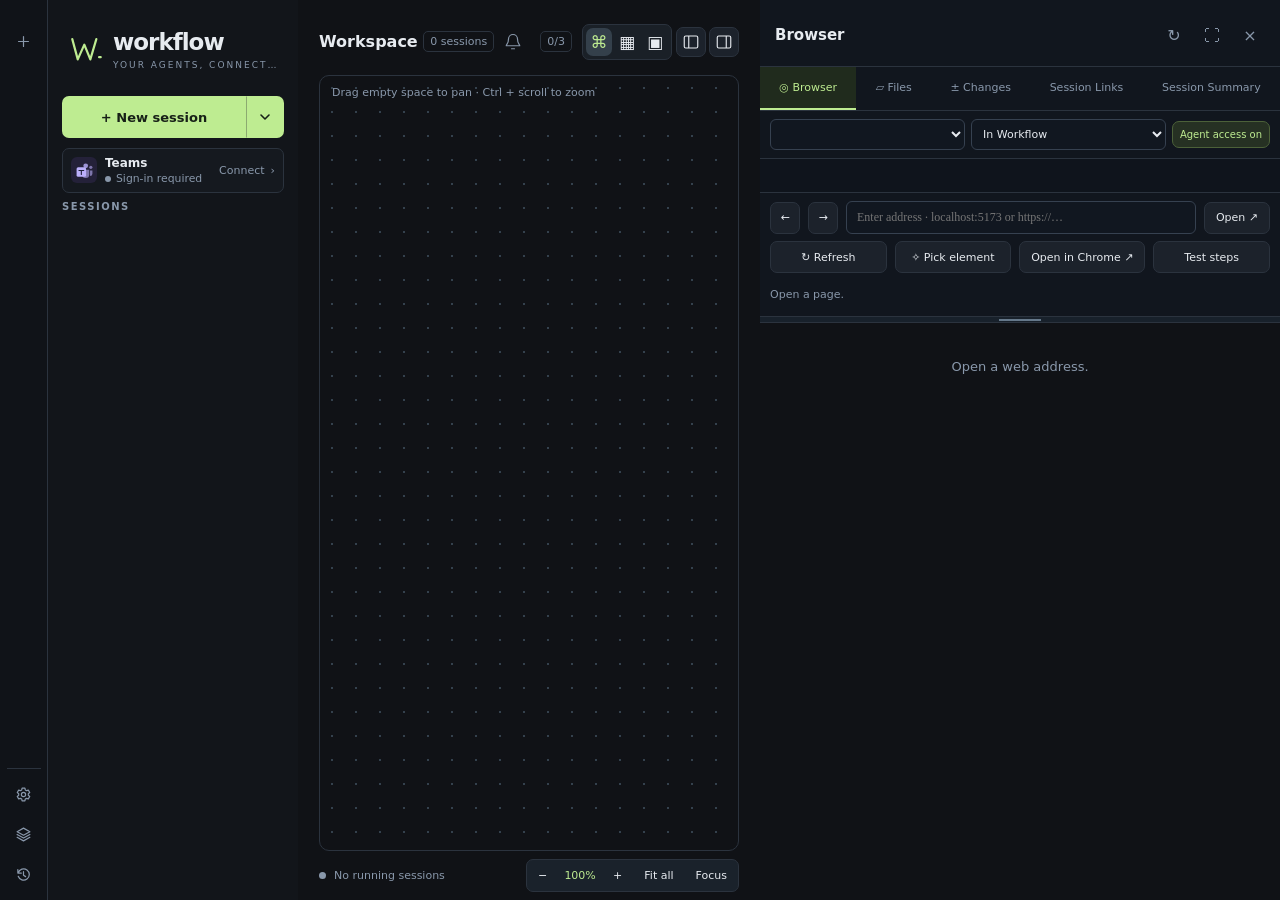
==== commit 9985f6bd: "Release v0.1.7 with reliable session notifications" ====
--- a/ui/index.html
+++ b/ui/index.html
@@ -23,7 +23,7 @@
           <button class="icon quiet" id="addons" type="button" title="Eklentiler" aria-label="Eklentiler" aria-haspopup="dialog">
             <svg viewBox="0 0 24 24" aria-hidden="true"><path d="M12 3 21 8l-9 5-9-5 9-5Zm-9 9 9 5 9-5M3 16l9 5 9-5"/></svg>
           </button>
-          <button class="icon quiet" id="archive" type="button" title="Geçmiş oturumlar" aria-label="Geçmiş oturumlar" aria-haspopup="dialog">
+          <button class="icon quiet" id="archive" type="button" title="Oturum geçmişi" aria-label="Oturum geçmişi" aria-haspopup="dialog">
             <svg viewBox="0 0 24 24" aria-hidden="true">
               <path d="M4 5v5h5M4.6 9.5a8 8 0 1 1 0 5"/>
               <path d="M12 8v5l3 2"/>
@@ -111,6 +111,10 @@
           <h1 id="project-title">Çalışma alanı</h1>
           <span class="badge" id="session-count">0 oturum</span>
           <div class="grow"></div>
+          <button class="icon quiet" id="notifications-toggle" type="button" title="Bildirimler" aria-label="Bildirimler" aria-haspopup="dialog" aria-expanded="false" aria-controls="notification-list">
+            <svg viewBox="0 0 24 24" aria-hidden="true"><path d="M18 8a6 6 0 0 0-12 0c0 7-3 7-3 9h18c0-2-3-2-3-9M10 21h4"/></svg>
+            <span id="notifications-count" hidden></span>
+          </button>
           <button
             class="quiet"
             id="show-providers"
@@ -209,7 +213,7 @@
                   <button id="chat-answer-terminal" type="button">Terminalde yanıtla</button>
                 </div>
                 <pre id="chat-terminal-prompt-text" tabindex="0"></pre>
-                <div id="chat-terminal-choices" class="chat-choices" hidden></div>
+                <div id="chat-terminal-choices" class="chat-question-body" hidden></div>
               </section>
               <textarea id="chat-input" aria-label="Sohbet mesajı" placeholder="Bu oturuma mesaj yaz…" rows="2" maxlength="16000"></textarea>
               <div id="chat-images" hidden></div>
@@ -514,11 +518,14 @@
       <p class="help">Yeniden başlatma açık oturumları durdurur.</p>
       <button id="update-now" class="primary" type="button">Güncelle ve yeniden başlat</button>
     </aside>
+    <section id="notification-list" popover="auto" role="dialog" aria-label="Bildirimler"></section>
+    <aside id="session-notification" aria-label="Oturum bildirimi" role="status" aria-live="polite" hidden></aside>
     <script src="vendor/xterm.js"></script>
     <script src="vendor/addon-fit.js"></script>
     <script src="i18n.js"></script>
     <script src="diff.js"></script>
     <script src="chat.js"></script>
+    <script src="notifications.js"></script>
     <script src="app.js"></script>
   </body>
 </html>
--- a/ui/style.css
+++ b/ui/style.css
@@ -426,6 +426,92 @@
   border-radius: 50%;
   background: var(--accent);
 }
+.project-attention {
+  position: absolute;
+  top: 0;
+  right: 0;
+  min-width: 14px;
+  height: 14px;
+  padding-inline: 2px;
+  border: 2px solid #101318;
+  border-radius: 5px;
+  background: var(--amber);
+  color: #241c0c;
+  font: 700 10px/10px "Segoe UI", sans-serif;
+  pointer-events: none;
+}
+.project-attention[data-kind="completed"] { background: var(--accent); }
+#notifications-toggle { position: relative; margin-inline-end: 2px; }
+#notifications-toggle svg { width: 18px; height: 18px; fill: none; stroke: currentColor; stroke-width: 1.6; stroke-linecap: round; stroke-linejoin: round; }
+#notifications-toggle[data-attention="waiting"] { color: var(--amber); }
+#notifications-toggle[data-attention="completed"] { color: var(--accent); }
+#notifications-count {
+  position: absolute;
+  top: -3px;
+  right: -5px;
+  min-width: 14px;
+  height: 14px;
+  border-radius: 5px;
+  padding: 0 3px;
+  background: var(--amber);
+  color: #241c0c;
+  font: 700 9px/14px "Segoe UI", sans-serif;
+}
+#notifications-toggle[data-attention="completed"] #notifications-count { background: var(--accent); }
+#session-notification, #notification-list {
+  width: min(326px, calc(100vw - 24px));
+  border: 1px solid #424533;
+  border-radius: 12px;
+  background: #191e25;
+  color: var(--text);
+  box-shadow: 0 14px 42px #0006, 0 2px 8px #0004;
+}
+#session-notification {
+  position: fixed;
+  z-index: 70;
+  right: 20px;
+  bottom: 122px;
+  padding: 12px 14px;
+}
+#session-notification[data-kind="completed"] { border-color: #3d5135; }
+.notification-heading, .notification-footer, .notification-list-heading { display: flex; align-items: center; gap: 8px; }
+.notification-heading strong { font-size: 12px; font-weight: 600; }
+.notification-heading .icon { width: 24px; height: 24px; }
+.notification-symbol {
+  display: inline-flex;
+  width: 22px;
+  height: 22px;
+  border-radius: 7px;
+  align-items: center;
+  justify-content: center;
+  background: #382f1d;
+  color: var(--amber);
+  font-size: 13px;
+  font-weight: 600;
+  flex: none;
+}
+[data-kind="completed"] > .notification-heading .notification-symbol,
+[data-kind="completed"] .notification-row-open .notification-symbol { background: #283822; color: var(--accent); }
+.notification-context { margin: 12px 0 15px; font-size: 12px; overflow: hidden; text-overflow: ellipsis; white-space: nowrap; }
+.notification-footer small { color: var(--muted); font-size: 10px; }
+.notification-open { padding: 6px 10px; font-size: 11px; border-color: #45543c; color: var(--accent); background: #283322; }
+.notification-more { width: 100%; margin-top: 11px; padding: 10px 0 0; border-top: 1px solid var(--line) !important; border-radius: 0; justify-content: start; font-size: 11px; }
+#notification-list { position: fixed; inset: auto; margin: 0; padding: 0; border-color: var(--line); }
+.notification-list-heading { padding: 10px 12px; border-bottom: 1px solid var(--line); }
+.notification-list-heading strong { font-size: 12px; }
+.notification-list-body { max-height: min(360px, calc(100vh - 210px)); overflow-y: auto; padding: 5px; }
+.notification-list-body > .help { padding: 12px; }
+.notification-row { display: flex; align-items: center; border-radius: 7px; }
+.notification-row:hover { background: #222a34; }
+.notification-row-open { min-width: 0; flex: 1; justify-content: flex-start; padding: 10px 7px; text-align: start; gap: 10px; }
+.notification-row-text { display: flex; flex-direction: column; gap: 5px; min-width: 0; }
+.notification-row-text strong { font-size: 12px; color: var(--text); font-weight: 500; }
+.notification-row-text small { max-width: 240px; font-size: 11px; overflow: hidden; text-overflow: ellipsis; white-space: nowrap; }
+.notification-list-help { font-size: 10px; padding: 10px 14px; margin: 0; color: var(--muted); border-top: 1px solid var(--line); }
+.notification-setting { padding-block: 6px; }
+.notification-setting .help { max-width: 420px; margin: 8px 0 0 22px; line-height: 1.6; }
+#notification-list button:focus-visible, #session-notification button:focus-visible { outline: 2px solid var(--accent); outline-offset: 1px; }
+@media (max-height: 650px) { #session-notification { bottom: 82px; right: 12px; } }
 .sidebar {
   container-type: inline-size;
   overflow: hidden;
@@ -523,6 +609,32 @@
   text-align: left;
   overflow: hidden;
   text-overflow: ellipsis;
+}
+.workspace-action-menu {
+  position: fixed;
+  inset: auto;
+  margin: 0;
+  width: max-content;
+  max-width: calc(100vw - 16px);
+  max-height: calc(100vh - 16px);
+  overflow: auto;
+  padding: 4px;
+  border: 1px solid var(--line);
+  border-radius: 8px;
+  background: var(--raised);
+  color: var(--text);
+  box-shadow: 0 8px 24px #0007;
+}
+.workspace-action-menu button {
+  display: block;
+  width: 100%;
+  padding: 6px 9px;
+  border-color: transparent;
+  background: transparent;
+  text-align: left;
+}
+.workspace-action-menu button:not(:disabled):is(:hover, :focus-visible) {
+  background: var(--bg);
 }
 #session-template-items:not(:empty) + #manage-session-templates {
   margin-top: 4px;
@@ -640,6 +752,13 @@
   width: 24px;
   height: 26px;
 }
+.folder-archive-button::before {
+  content: "";
+  width: 15px;
+  height: 15px;
+  background: currentColor;
+  mask: url("data:image/svg+xml,%3Csvg xmlns='http://www.w3.org/2000/svg' viewBox='0 0 24 24' fill='none' stroke='black' stroke-width='1.7' stroke-linecap='round' stroke-linejoin='round'%3E%3Cpath d='M4 4h16v4H4zM6 8v12h12V8m-8 4h4'/%3E%3C/svg%3E") center / contain no-repeat;
+}
 .session-folder-select {
   flex: 1;
   min-width: 0;
@@ -715,7 +834,8 @@
     linear-gradient(currentColor, currentColor) center 7px / 5px 1px no-repeat;
 }
 .session-entry {
-  width: 100%;
+  flex: 1;
+  min-width: 0;
   display: flex;
   gap: 7px;
   background: transparent;
@@ -724,10 +844,22 @@
   margin: 2px 0;
   text-align: left;
 }
+.session-entry-row {
+  display: flex;
+  align-items: center;
+  gap: 2px;
+}
+.session-entry-options.icon {
+  flex: none;
+  width: 22px;
+  height: 26px;
+}
 .session-entry .name {
   flex: 1;
+  min-width: 0;
   overflow: hidden;
   text-overflow: ellipsis;
+  white-space: nowrap;
 }
 .session-entry .state {
   font-size: 10px;
@@ -905,6 +1037,16 @@
   gap: 12px;
   margin-bottom: 12px;
 }
+.removed-provider-accounts {
+  margin: 12px 0;
+  border-top: 1px solid var(--line);
+  padding-top: 12px;
+}
+.removed-provider-accounts summary {
+  color: var(--muted);
+  cursor: pointer;
+  margin-bottom: 12px;
+}
 .account-manager-row .grow {
   min-width: 0;
   overflow-wrap: anywhere;
@@ -1214,6 +1356,137 @@
 }
 #chat-terminal-prompt-title {
   color: #f1c98b;
+}
+.chat-question-card {
+  margin-top: 14px;
+  padding: 16px;
+  border: 1px solid var(--line);
+  border-radius: 12px;
+  background: var(--panel);
+}
+.chat-question-heading {
+  display: flex;
+  align-items: center;
+  gap: 10px;
+  color: var(--text);
+  font-size: 13px;
+}
+.chat-question-mark {
+  display: grid;
+  place-items: center;
+  width: 26px;
+  height: 26px;
+  border-radius: 8px;
+  color: var(--amber);
+  background: #c7942818;
+  font-weight: 700;
+}
+.chat-question-title {
+  margin: 14px 0 10px;
+  color: var(--text);
+  font-weight: 600;
+  white-space: pre-wrap;
+}
+.chat-question-options {
+  display: grid;
+  gap: 4px;
+}
+.chat-question-option {
+  display: flex;
+  align-items: flex-start;
+  gap: 10px;
+  padding: 10px;
+  border: 1px solid transparent;
+  border-radius: 8px;
+  cursor: pointer;
+}
+.chat-question-option:has(input:checked) {
+  border-color: var(--accent);
+  background: #beec910b;
+}
+.chat-question-option:hover,
+.chat-question-option:focus-within {
+  background: var(--raised);
+}
+.chat-question-option input {
+  flex: none;
+  width: 16px;
+  height: 16px;
+  margin: 3px 0 0;
+  accent-color: var(--accent);
+}
+.chat-choice-content {
+  display: grid;
+  gap: 3px;
+  min-width: 0;
+}
+.chat-choice-title {
+  color: var(--text);
+  font-weight: 500;
+}
+.chat-choice-description {
+  color: var(--muted);
+  font-size: 12px;
+  line-height: 1.5;
+  overflow-wrap: anywhere;
+}
+.chat-custom-answer {
+  display: flex;
+  align-items: center;
+  gap: 6px;
+  margin-top: 12px;
+  padding: 4px;
+  border: 1px solid var(--line);
+  border-radius: 9px;
+  background: var(--bg);
+}
+.chat-custom-answer:focus-within {
+  border-color: var(--accent);
+}
+.chat-custom-input {
+  flex: 1;
+  min-width: 0;
+  border: 0;
+  background: transparent;
+}
+.chat-custom-input:focus {
+  outline: none;
+}
+.chat-custom-send {
+  flex: none;
+  display: grid;
+  place-items: center;
+  width: 30px;
+  height: 30px;
+  padding: 0;
+  border: 0;
+  border-radius: 7px;
+  background: var(--accent);
+  color: #172013;
+  font-size: 18px;
+}
+.chat-choice-send {
+  display: block;
+  margin: 10px 0 0 auto;
+}
+#chat-terminal-choices {
+  max-height: min(44vh, 440px);
+  overflow: auto;
+}
+#chat-terminal-choices > .chat-question-card {
+  margin: 0;
+  padding: 2px;
+  border: 0;
+  background: transparent;
+}
+#chat-terminal-choices .chat-question-heading {
+  display: none;
+}
+#chat-terminal-prompt.question-card {
+  padding: 12px;
+}
+.chat-question-card[data-disabled="true"] .chat-question-option {
+  cursor: default;
 }
 .chat-choices {
   display: flex;
@@ -1574,11 +1847,23 @@
   border-top: 1px solid #242b34;
 }
 .card-path {
+  display: flex;
+  align-items: center;
+  gap: 4px;
+  flex: 1;
+  min-width: 0;
+  white-space: nowrap;
+}
+.card-path-mode {
+  flex-shrink: 0;
+}
+.card-path-value {
   flex: 1;
   min-width: 0;
   overflow: hidden;
   text-overflow: ellipsis;
-  white-space: nowrap;
+  direction: rtl;
+  text-align: left;
 }
 .card-summary {
   font-size: 11px;
@@ -1740,17 +2025,30 @@
 .grid #edge-labels {
   display: none;
 }
+.focus #viewport {
+  overflow: hidden;
+}
+.focus #world {
+  position: absolute !important;
+  height: 100%;
+}
 .focus #cards {
-  grid-template-columns: 1fr;
+  position: absolute !important;
+  display: block;
+  padding: 0;
 }
 .focus .session-card {
   display: none;
 }
 .focus .session-card.focused {
   display: flex;
-  height: calc(100vh - 160px);
-}
-.grid .footer .map-tools {
+  width: 100% !important;
+  height: 100% !important;
+  min-width: 0;
+  min-height: 0;
+  resize: none;
+}
+.grid:not(.focus) .footer .map-tools {
   display: none;
 }
 .canvas-hint {
@@ -2529,6 +2827,35 @@
   width: 100%;
   min-width: 0;
 }
+.session-history-group + .session-history-group {
+  margin-top: 12px;
+}
+.session-history-group > summary {
+  padding-block: 8px;
+  border-bottom: 1px solid var(--line);
+  cursor: pointer;
+}
+.session-history-group > summary .folder-count {
+  margin-inline-start: 8px;
+}
+.history-back {
+  margin: 0 6px 8px 0;
+}
+.archive-folder-group {
+  margin-block: 10px 6px;
+  padding: 8px 10px;
+  border: 1px solid var(--line);
+  border-radius: 6px;
+}
+.archive-folder-group > summary {
+  cursor: pointer;
+}
+.archive-folder-group > summary .folder-count {
+  margin-inline-start: 8px;
+}
+.archive-folder-restore {
+  margin-block: 8px 4px;
+}
 .archive-row {
   display: grid;
   grid-template-columns: minmax(0, 1fr) auto auto;
@@ -2538,6 +2865,14 @@
 }
 .archive-row > span {
   overflow-wrap: anywhere;
+}
+.archive-session-label > small {
+  display: block;
+  color: var(--muted);
+}
+.legacy-archive-move {
+  grid-column: 1 / -1;
+  justify-self: start;
 }
 .dialog-footer {
   padding: 13px 25px 20px;
@@ -2550,6 +2885,7 @@
   color: var(--red);
   font-size: 12px;
   line-height: 1.7;
+  white-space: pre-line;
 }
 .about-updates {
   display: grid;
@@ -2708,3 +3044,23 @@
     gap: 4px;
   }
 }
+
+.merge-target-form .merge-direction {
+  display: block;
+  overflow-wrap: anywhere;
+  color: var(--accent);
+  margin-bottom: 14px;
+}
+.merge-source-files {
+  margin: 12px 0;
+}
+.merge-source-files summary {
+  cursor: pointer;
+  color: var(--muted);
+}
+.merge-file {
+  display: block;
+  font-size: 12px;
+  overflow-wrap: anywhere;
+  padding: 4px 0;
+}
